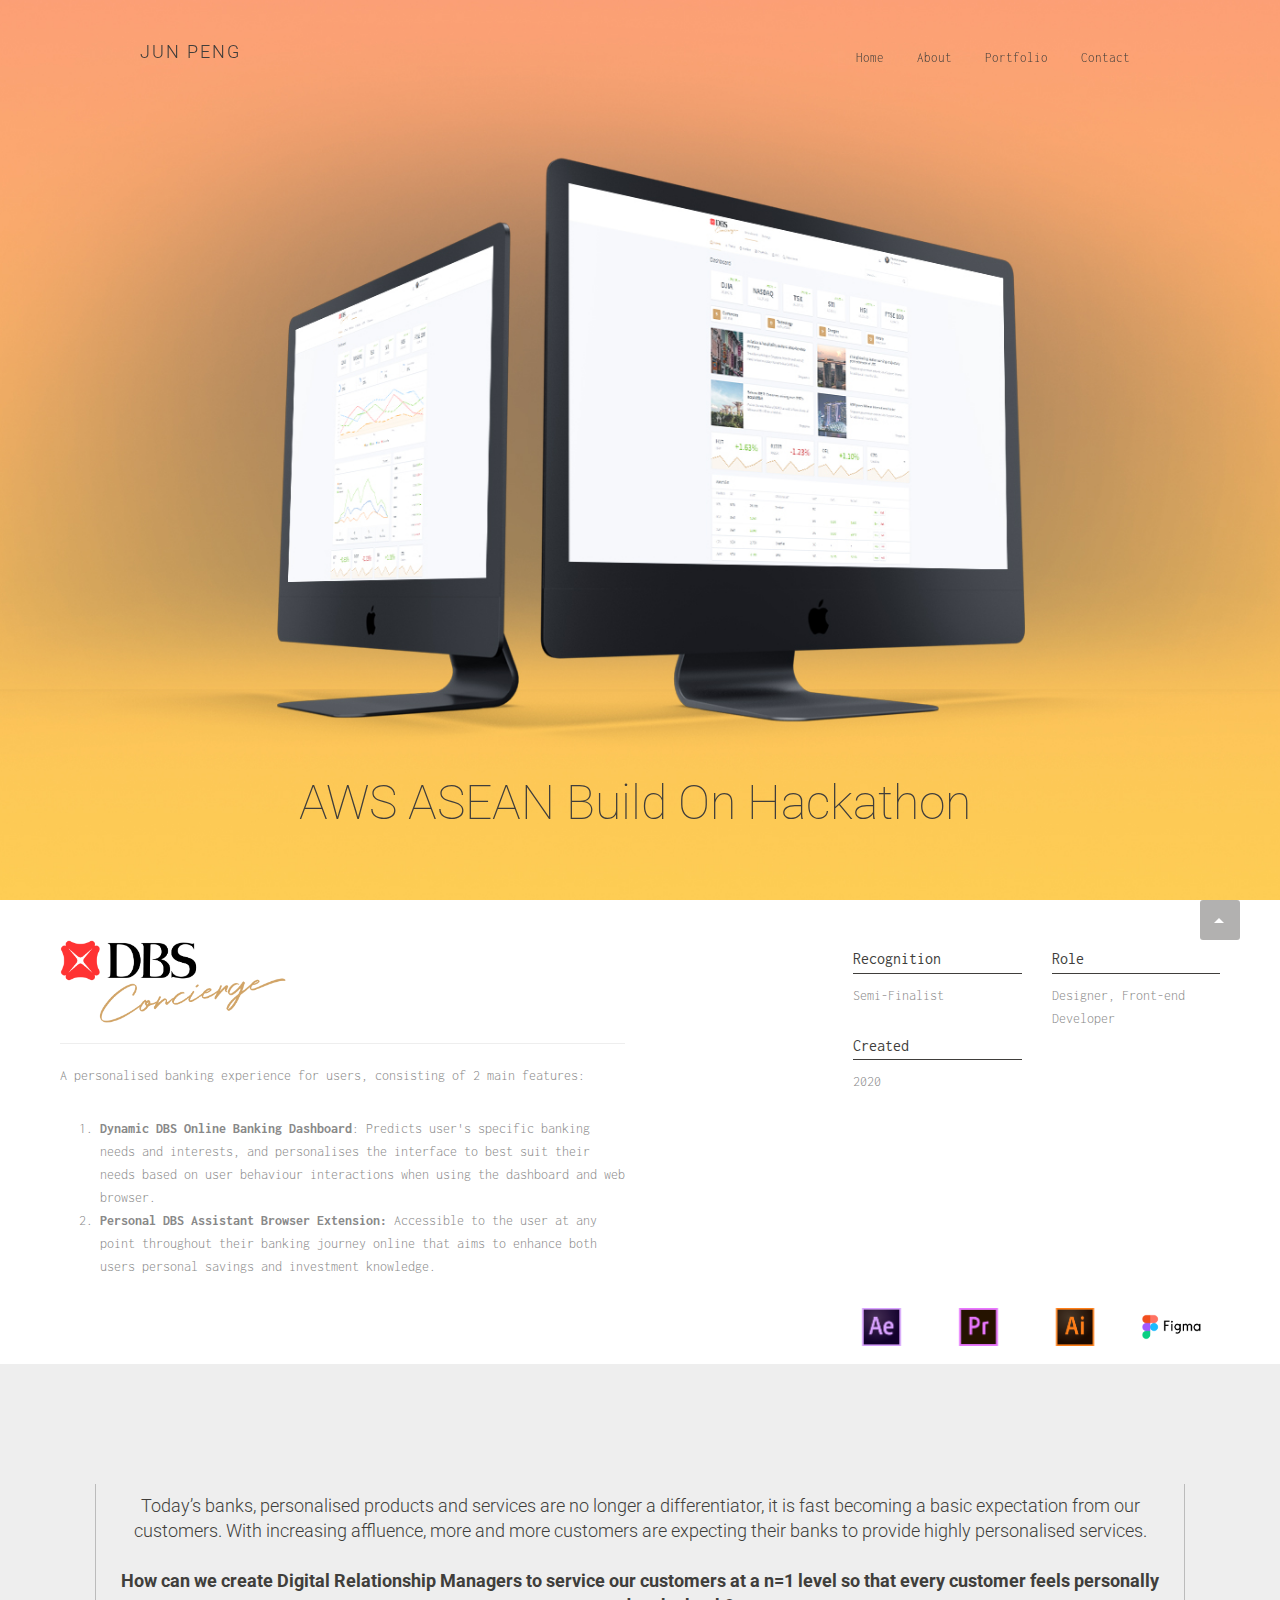
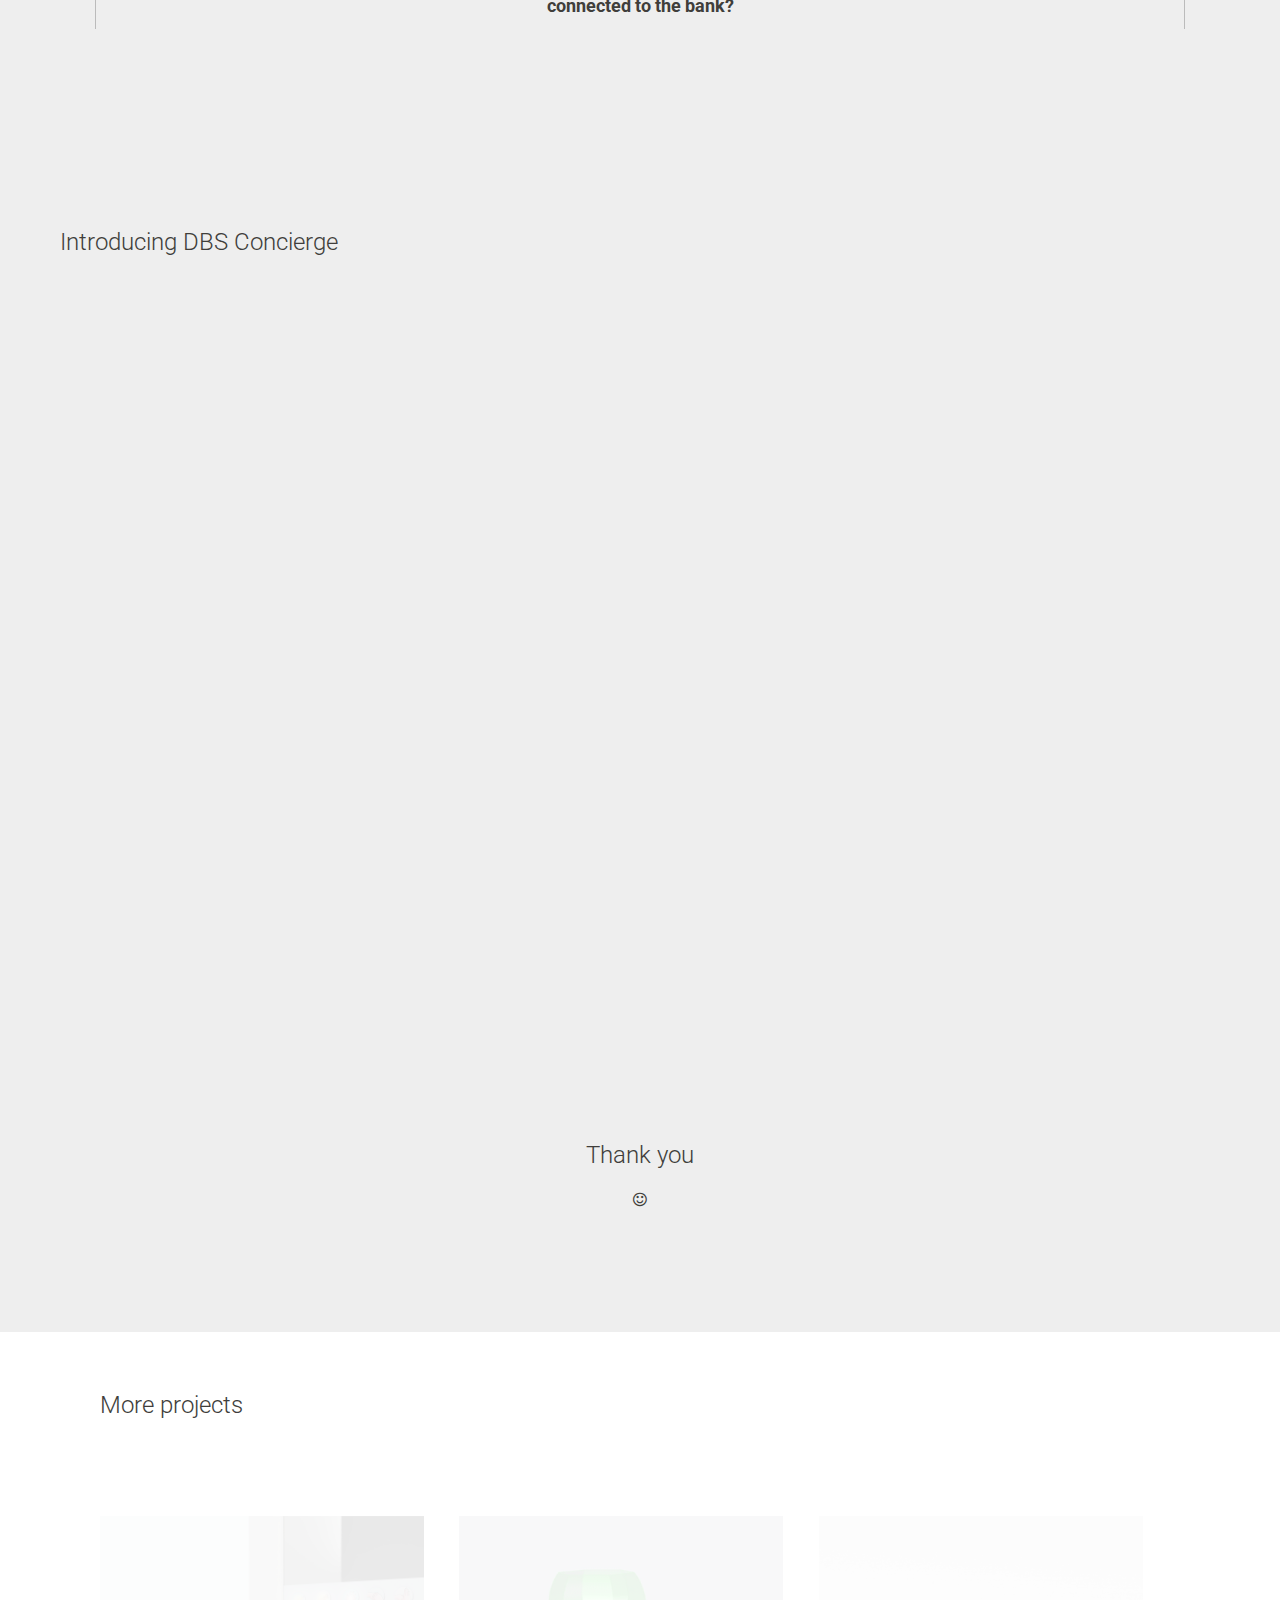
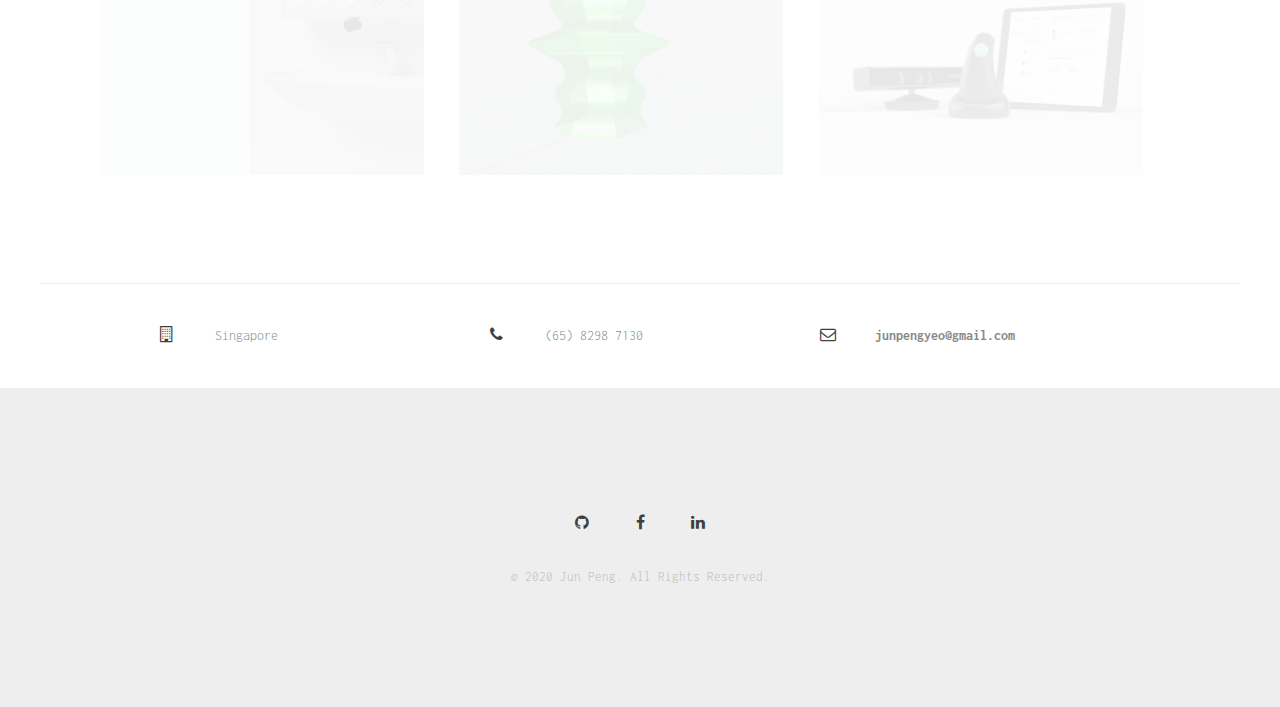
==== aws.html @ d06f9828 "Updates" ====
<!DOCTYPE html>
<html>
  <head>
    <title>Jun Peng</title>
    <meta charset='utf-8'>
    <meta content='Description' name=''>
    <meta content='1 day' name='revisit-after'>
    <meta content='width=device-width, initial-scale=1' name='viewport'>
    <link rel="shortcut icon" href="favicon.ico?v=5" type="image/x-icon">
    <!-- Fonts -->
    <link href='http://fonts.googleapis.com/css?family=Roboto:400,100,300,400italic,300italic,100italic,700italic,700' rel='stylesheet' type='text/css'>
    <link href='http://fonts.googleapis.com/css?family=Inconsolata:400,700' rel='stylesheet' type='text/css'>
    <!-- Styles -->
    <link href="stylesheets/bootstrap.min.css" rel="stylesheet" type="text/css" />
    <link href="stylesheets/font-awesome.min.css" rel="stylesheet" type="text/css" />
    <link href="stylesheets/style.css" rel="stylesheet" type="text/css" />
    <!-- HTML5 fallbacks -->
    <!--[if lt IE 9]>
    <script src="javascripts/html5shiv.js" type="text/javascript"></script>
    <script src="javascripts/respond.min.js" type="text/javascript"></script>
    <![endif]-->
  </head>
  <body>
    <div class='container-fluid'>
      <header data-spy='affix'id="menuheader">
      </header>
      <div class='slider'>
        <ul class='slides'>
          <li class='slide'>
            <section class='jumbotron'>
              <div class='bg' style='background-image:url(images/projects/dbs/iMac_2.jpg)'></div>
              <section>
                <div class='row'>
                  <div class='col-md-12 text-center'>
                    <h1 style='font-size: 36pt;'>AWS ASEAN Build On Hackathon</h1>
                  </div>
                </div>
              </section>
            </section>
          </li>
            </section>
        </ul>
      </div>    
      <section class='wide'>
        <div class='block'>
          <div class='row'>
            <div class='col-md-6'>
              <img src="images/projects/dbs/dbs.png" style="width:40%">
              <hr>
              <p>A personalised banking experience for users, consisting of 2 main features:
                <ol class="pstyle">
                <li><b>Dynamic DBS Online Banking Dashboard</b>: Predicts user's specific banking needs and interests, and personalises the interface to best suit their needs based on user behaviour interactions when using the dashboard and web browser.</li>
                <li><b>Personal DBS Assistant Browser Extension:</b> Accessible to the user at any point throughout their banking journey online that aims to enhance both users personal savings and investment knowledge.</li>
                </ol>
              </p>
            </div>
            <div class='col-md-2 col-md-offset-2'>
              <h4>Recognition</h4>
              <p>Semi-Finalist</p>
              <h4>Created</h4>
              <p>2020</p>
            </div>
            <div class='col-md-2'>
              <h4>Role</h4>
              <p>Designer, Front-end Developer</p>
            </div>
          </div>
          <div style="padding-bottom: 1rem;">
            <div class='col-md-1 col-md-offset-8'>
              <img src="images/projects/sia/ae.jpg" style="width:100%">
            </div>
            <div class='col-md-1'>
              <img src="images/projects/sia/pr.jpg" style="width:100%">
            </div>
            <div class='col-md-1'>
              <img src="images/projects/sia/ai.png" style="width:100%">
            </div>
            <div class='col-md-1'>
              <img src="images/projects/sia/figma.png" style="width:100%">
            </div>
          </div>
        </div>
      </section>
      <section class='wide gray'>
        <div class='block'>
          <div class='row'>
            <div class='col-md-12 block'>
              <div class="row">
                <div class='col-md-12 text-center'>
                <blockquote>Today’s banks, personalised products and services are no longer a differentiator, it is fast becoming a basic expectation from our customers. With increasing affluence, more and more customers are expecting their banks to provide highly personalised services. <br><br><b>How can we create Digital Relationship Managers to service our customers at a n=1 level so that every customer feels personally connected to the bank?</b></blockquote>
                </div>
              </div>  
            </div>
          </div>

          <div class='row content'>
            <div class='col-md-12'>
              <h3>Introducing DBS Concierge</h3>
              <iframe width="100%" height="700" src="https://www.youtube.com/embed/SxuPBi9tFLw" frameborder="0"
                allow="accelerometer; autoplay; clipboard-write; encrypted-media; gyroscope; picture-in-picture"
                allowfullscreen></iframe>
            </div>
          </div>

          <!-- <div class='row'>
            <div class='col-md-5'>
              <div class='block'>
                <h3>Value Propositions</h3>
                <p>1. Removes the need for manual order taking by memory</p>
                <p>2. Collates similar orders for exonomy of movement during service delivery</p>
                <p>3. Incorporates data when generating real-tim service prompts to maximuse customer touchpoints at suitable timings</p>
                <p>4. Recognises peak periods and uses behavioural prompts to spread out customer requests over non-peak periods</p> 
              </div>
            </div>
            <div class='col-md-7 block'>
              <div>
                <div>
                  <button onclick="plusDivs(-1)"style="border:0">&#10094;</button>
                  <button onclick="plusDivs(1)" style="border:0">&#10095;</button>
                </div>
                <img class="mySlides" src="images/projects/sia/QR scan1.png" style="width:100%">
                <img class="mySlides" src="images/projects/sia/QR Scan2.jpg" style="width:100%">
              </div>
              <script>
                var slideIndex = 1;
                showDivs(slideIndex);
                
                function plusDivs(n) {
                  showDivs(slideIndex += n);
                }
                
                function showDivs(n) {
                  var i;
                  var x = document.getElementsByClassName("mySlides");
                  if (n > x.length) {slideIndex = 1}
                  if (n < 1) {slideIndex = x.length}
                  for (i = 0; i < x.length; i++) {
                    x[i].style.display = "none";  
                  }
                  x[slideIndex-1].style.display = "block";  
                }
                </script>            
            </div>
          </div> -->
          <div class='block text-center'>
            <h3>Thank you</h3>
            <div class='fa fa-smile-o'></div>
          </div>
        </div>
      </section>
      <section class='block' id='work'>
        <div class='row'>
          <div class='col-md-12'>
            <div class='title-block'>
              <h3>More projects</h3>
            </div>
          </div>
        </div>
        <ul class='col-3' id='grid'>
          <li class='item'>
            <a class='inner' href='cleanse.html' style='background:url(images/projects/cleanse/render1.jpg);'>
              <div class='caption'>
                <div class='field'>
                  Coding + Design + Interface
                </div>
                <div class='titles'>
                  <div class='title'>Cleanse</div>
                  <div class='subtitle'>Hand Hygiene Companion</div>
                </div>
              </div>
            </a>
          </li>
          <li class='item coding generative'>
            <a class='inner' href='genforms.html' style='background:url(images/projects/genforms/test3.gif);'>
              <div class='caption'>
                <div class='field'>
                  Coding + Generative
                </div>
                <div class='titles'>
                  <div class='title'>Generative Forms</div>
                  <div class='subtitle'>Creating Forms with Sound</div>
                </div>
              </div>
            </a>
          </li>
          <li class='item coding design interface'>
            <a class='inner' href='perry.html' style='background:url(images/projects/perry/hero3.jpg);'>
              <div class='caption'>
                <div class='field'>
                  Coding + Design + Interface
                </div>
                <div class='titles'>
                  <div class='title'>Perry</div>
                  <div class='subtitle'>Rehab Reimagined</div>
                </div>
              </div>
            </a>
          </li>
        </ul>
      </section>
      <section class='contact top-line mobile-center' id='contact'>
        <div class='block'>
          <div class='row'>
            <div class='col-md-4'>
              <div class='row'>
                <div class='col-md-2'>
                  <div class='fa fa-building-o'></div>
                </div>
                <div class='col-md-10'>
                  <p>Singapore</p>
                </div>
              </div>
            </div>
            <div class='col-md-4'>
              <div class='row'>
                <div class='col-md-2'>
                  <div class='fa fa-phone'></div>
                </div>
                <div class='col-md-10'>
                  <p>(65) 8298 7130</p>
                </div>
              </div>
            </div>
            <div class='col-md-4'>
              <div class='row'>
                <div class='col-md-2'>
                  <div class='fa fa-envelope-o'></div>
                </div>
                <div class='col-md-10'>
                  <p>junpeng@gmail.com</p>
                </div>
              </div>
            </div>
          </div>
        </div>
      </section>
      <footer>
        <section class='text-center'>
          <div class='social'>
            <a class='icon fa fa-github' href='https://github.com/junpengyeo/'></a>
            <a class='icon fa fa-facebook' href='https://www.facebook.com/yjpeng/'></a>
            <a class='icon fa fa-linkedin' href='https://www.linkedin.com/in/junpengyeo/'></a>
          </div>
          <div class='copy'>
            &copy; 2020 Jun Peng. All Rights Reserved.
          </div>
        </section>
      </footer>
    </div>
    <script src="javascripts/jquery.min.js" type="text/javascript"></script>
    <script src="javascripts/jquery.easing.1.3.js" type="text/javascript"></script>
    <script src="javascripts/jquery.mobile.custom.min.js" type="text/javascript"></script>
    <script src="javascripts/tera-slider.js" type="text/javascript"></script>
    <script src="javascripts/tera-lightbox.js" type="text/javascript"></script>
    <script src="javascripts/isotope.pkgd.min.js" type="text/javascript"></script>
    <script src="javascripts/bootstrap.min.js" type="text/javascript"></script>
    <script src="javascripts/validation.js" type="text/javascript"></script>
    <script src="javascripts/jquery.placeholder.js" type="text/javascript"></script>
    <script src="javascripts/waypoints.min.js" type="text/javascript"></script>
    <script src="javascripts/functions.js" type="text/javascript"></script>
    <script src="javascripts/content.js" type="text/javascript"></script>
  </body>
</html>
---- stylesheets/style.css ----
/*

Tera CSS
Version 2.5
Made by Themanoid

	TABLE OF CONTENTS
	_________________

	00. Presets
	01. General
	02. Typography
	03. Elements
	04. Sections
	05. Slider
	06. Portfolio
	07. Modes
	08. Lightbox

*/
/*-----------

 	00 Presets

-------------*/
@import url("tera-slider.css");
@import url("tera-lightbox.css");
::selection {
  background: yellow;
  color: #403E3B; }

::-moz-selection {
  background: yellow;
  color: #403E3B; }

* {
  -webkit-font-smoothing: antialiased;
  text-rendering: optimizeLegibility; }

/*-----------

	01 General

-------------*/
html, body {
  font-size: 16px;
  font-family: "Roboto", sans-serif;
  font-weight: 300;
  background: #fff;
  color: #403E3B;
  width: 100%;
  height: 100%;
  min-height: 100%;
  display: inline-block; }
  @media screen and (max-width: 767px) {
    html, body {
      font-size: 14px; } }
  @media screen and (min-width: 1300px) {
    html, body {
      font-size: 18px; } }

body {
  overflow-x: hidden; }

.container-fluid {
  padding: 0;
  width: 100%;
  height: 100%;
  min-height: 100%;
  -ms-filter: "progid:DXImageTransform.Microsoft.Alpha(Opacity=$ms)";
  filter: alpha(opacity=0);
  -moz-opacity: 0;
  -khtml-opacity: 0;
  opacity: 0;
  -webkit-transition: opacity 0.6s cubic-bezier(0.35, 0.085, 0.305, 1.005);
  -moz-transition: opacity 0.6s cubic-bezier(0.35, 0.085, 0.305, 1.005);
  -o-transition: opacity 0.6s cubic-bezier(0.35, 0.085, 0.305, 1.005);
  transition: opacity 0.6s cubic-bezier(0.35, 0.085, 0.305, 1.005); }
  .container-fluid.loaded {
    -ms-filter: "progid:DXImageTransform.Microsoft.Alpha(Opacity=$ms)";
    filter: alpha(opacity=100);
    -moz-opacity: 1;
    -khtml-opacity: 1;
    opacity: 1; }

/*-----------

	02 Typography

-------------*/
.title-block {
  padding-bottom: 30px; }
  .title-block h1, .title-block h2, .title-block h3, .title-block h4, .title-block h5, .title-block h6 {
    padding-top: 0;
    margin-top: 0; }
    @media screen and (max-width: 767px) {
      .title-block h1, .title-block h2, .title-block h3, .title-block h4, .title-block h5, .title-block h6 {
        margin-top: 20px; } }
  @media screen and (max-width: 767px) {
    .title-block {
      padding-bottom: 20px;
      text-align: center; } }

h1, h2, h3, h4, h5, h6 {
  color: #403E3B;
  font-weight: normal; }

h1 {
  font-family: "Roboto", sans-serif;
  font-weight: 100; }

h3 {
  margin-bottom: 20px;
  font-weight: 300; }

h4 {
  font-family: "Inconsolata", sans-serif;
  font-weight: 400;
  font-size: 1em;
  border-bottom: 1px solid #403E3B;
  padding-bottom: 5px; }

p {
  font-size: .9em;
  line-height: 1.6em;
  font-family: "Inconsolata", sans-serif;
  color: #888;
  margin: 10px 0 30px 0; }
  p a {
    font-weight: bold; }

blockquote {
  border-left: 1px solid #bbb;
  width: 100%;
  border-right: 1px solid #bbb;
  text-align: center;
  margin-bottom: 40px; }

strong {
  font-weight: bold;
  color: #403E3B; }

.subtitle {
  -ms-filter: "progid:DXImageTransform.Microsoft.Alpha(Opacity=$ms)";
  filter: alpha(opacity=70);
  -moz-opacity: 0.7;
  -khtml-opacity: 0.7;
  opacity: 0.7;
  font-family: "Inconsolata", sans-serif; }

/*-----------

	03 Elements

-------------*/
.blog-date {
  margin-top: 25px;
  color: #999;
  font-size: .9em; }

.comment-box {
  border: 1px solid #fff;
  padding: 0 20px 15px;
  margin-bottom: 40px;
  -webkit-transition: all 0.3s cubic-bezier(0.35, 0.085, 0.305, 1.005);
  -moz-transition: all 0.3s cubic-bezier(0.35, 0.085, 0.305, 1.005);
  -o-transition: all 0.3s cubic-bezier(0.35, 0.085, 0.305, 1.005);
  transition: all 0.3s cubic-bezier(0.35, 0.085, 0.305, 1.005); }
  .comment-box .title {
    margin: 0 -20px;
    background: #fff;
    padding: 10px 20px; }
  .comment-box:hover {
    -webkit-box-shadow: 0 5px 0 rgba(0, 0, 0, 0.1);
    -moz-box-shadow: 0 5px 0 rgba(0, 0, 0, 0.1);
    -ms-box-shadow: 0 5px 0 rgba(0, 0, 0, 0.1);
    box-shadow: 0 5px 0 rgba(0, 0, 0, 0.1); }

ul.comments {
  list-style: none;
  margin: 30px 0;
  padding: 0; }
  ul.comments li.comment {
    border: 1px solid #fff;
    margin-bottom: 15px;
    -webkit-transition: all 0.3s cubic-bezier(0.35, 0.085, 0.305, 1.005);
    -moz-transition: all 0.3s cubic-bezier(0.35, 0.085, 0.305, 1.005);
    -o-transition: all 0.3s cubic-bezier(0.35, 0.085, 0.305, 1.005);
    transition: all 0.3s cubic-bezier(0.35, 0.085, 0.305, 1.005); }
    ul.comments li.comment:hover {
      -webkit-box-shadow: 0 3px 0 rgba(0, 0, 0, 0.1);
      -moz-box-shadow: 0 3px 0 rgba(0, 0, 0, 0.1);
      -ms-box-shadow: 0 3px 0 rgba(0, 0, 0, 0.1);
      box-shadow: 0 3px 0 rgba(0, 0, 0, 0.1); }
    ul.comments li.comment .user {
      background: #fff;
      display: inline-block;
      width: 100%;
      border-bottom: 1px solid #fff; }
      ul.comments li.comment .user img {
        height: 50px;
        float: left; }
      ul.comments li.comment .user h5 {
        margin: 0 25px;
        line-height: 50px;
        display: inline-block;
        float: left;
        width: auto; }
      ul.comments li.comment .user a.btn {
        float: right;
        display: inline-block;
        margin-right: 10px;
        background: #ddd; }
        ul.comments li.comment .user a.btn:hover {
          background: #403E3B; }
    ul.comments li.comment .comment-body {
      padding: 0 25px;
      display: block;
      float: none;
      clear: both; }
    ul.comments li.comment ul {
      list-style: none; }
      ul.comments li.comment ul li {
        margin-bottom: 15px; }

.back-to-top {
  background: #403E3B;
  width: 40px;
  height: 40px;
  position: fixed;
  right: 40px;
  bottom: -40px;
  cursor: pointer;
  -ms-filter: "progid:DXImageTransform.Microsoft.Alpha(Opacity=$ms)";
  filter: alpha(opacity=40);
  -moz-opacity: 0.4;
  -khtml-opacity: 0.4;
  opacity: 0.4;
  -webkit-border-radius: 3px;
  -moz-border-radius: 3px;
  -ms-border-radius: 3px;
  border-radius: 3px;
  -webkit-transition: all 0.3s cubic-bezier(0.35, 0.085, 0.305, 1.005);
  -moz-transition: all 0.3s cubic-bezier(0.35, 0.085, 0.305, 1.005);
  -o-transition: all 0.3s cubic-bezier(0.35, 0.085, 0.305, 1.005);
  transition: all 0.3s cubic-bezier(0.35, 0.085, 0.305, 1.005); }
  .back-to-top.active {
    bottom: 40px; }
  .back-to-top:after {
    content: ' ';
    position: absolute;
    top: 13px;
    left: 14px;
    border: 5px solid transparent;
    border-bottom-color: #fff; }
  .back-to-top:hover {
    -ms-filter: "progid:DXImageTransform.Microsoft.Alpha(Opacity=$ms)";
    filter: alpha(opacity=100);
    -moz-opacity: 1;
    -khtml-opacity: 1;
    opacity: 1; }
  @media screen and (max-width: 767px) {
    .back-to-top {
      right: 10px; }
      .back-to-top.active {
        bottom: 10px; } }

.service {
  padding: 20px 0; }
  .service .fa {
    margin-top: 15px;
    font-size: 2em;
    float: right; }
  @media screen and (max-width: 992px) {
    .service .fa {
      float: none;
      text-align: center; } }

.top-line {
  border-top: 1px solid #eee; }

.bottom-line {
  border-bottom: 1px solid #eee; }

.brand {
  font-size: 1.1em;
  padding: 10px 0;
  width: auto;
  display: block;
  float: left;
  text-transform: uppercase;
  letter-spacing: 2px;
  color: #403E3B;
  font-weight: 300; }
  .brand:hover {
    color: #403E3B;
    text-decoration: none; }

.fa-icon {
  padding: 10px 0; }
  .fa-icon i {
    width: 30px; }

figure.profile {
  margin: 0 10px;
  text-align: center; }
  figure.profile .social a.icon {
    color: #403E3B;
    background: #eee;
    font-size: 11px;
    height: 20px;
    width: 20px;
    line-height: 20px;
    margin: 0 2px;
    -webkit-border-radius: 3px;
    -moz-border-radius: 3px;
    -ms-border-radius: 3px;
    border-radius: 3px;
    -webkit-transition: all 0.2s cubic-bezier(0.35, 0.085, 0.305, 1.005);
    -moz-transition: all 0.2s cubic-bezier(0.35, 0.085, 0.305, 1.005);
    -o-transition: all 0.2s cubic-bezier(0.35, 0.085, 0.305, 1.005);
    transition: all 0.2s cubic-bezier(0.35, 0.085, 0.305, 1.005); }
    figure.profile .social a.icon:hover {
      background: #403E3B;
      color: #eee;
      text-decoration: none; }
  figure.profile .avatar img {
    width: 100%; }
  figure.profile .description h3 {
    margin: 40px 0 15px 0; }
  figure.profile .description h5 {
    margin-bottom: 18px; }
  @media screen and (max-width: 1300px) {
    figure.profile {
      margin: 30px 0 50px; } }

label {
  margin: 20px 0 7px; }

input.form-element, textarea.form-element {
  background: #fff;
  border: 0;
  -webkit-border-radius: 0;
  -moz-border-radius: 0;
  -ms-border-radius: 0;
  border-radius: 0;
  -webkit-box-shadow: inset 0 0 0 #ddd;
  -moz-box-shadow: inset 0 0 0 #ddd;
  -ms-box-shadow: inset 0 0 0 #ddd;
  box-shadow: inset 0 0 0 #ddd;
  color: #403E3B !important;
  margin: 7px 0;
  padding: 10px 20px;
  width: 100%;
  line-height: auto;
  display: block !important;
  -webkit-transition: all 0.2s cubic-bezier(0.35, 0.085, 0.305, 1.005);
  -moz-transition: all 0.2s cubic-bezier(0.35, 0.085, 0.305, 1.005);
  -o-transition: all 0.2s cubic-bezier(0.35, 0.085, 0.305, 1.005);
  transition: all 0.2s cubic-bezier(0.35, 0.085, 0.305, 1.005); }
  input.form-element.error, textarea.form-element.error {
    background: #e74c3c;
    color: #fff; }
  input.form-element:focus, textarea.form-element:focus {
    -webkit-box-shadow: inset 0 3px 0 #ddd;
    -moz-box-shadow: inset 0 3px 0 #ddd;
    -ms-box-shadow: inset 0 3px 0 #ddd;
    box-shadow: inset 0 3px 0 #ddd;
    outline: none; }

.placeholder {
  color: #aaa; }

textarea.form-element {
  padding: 10px 20px;
  height: 150px;
  resize: vertical; }
  @media screen and (max-width: 767px) {
    textarea.form-element {
      height: 80px; } }

#form .block {
  padding: 40px 20px; }

.progress {
  height: 20px;
  padding: 7px;
  -webkit-border-radius: 0;
  -moz-border-radius: 0;
  -ms-border-radius: 0;
  border-radius: 0;
  -webkit-box-shadow: 0 0 0 0;
  -moz-box-shadow: 0 0 0 0;
  -ms-box-shadow: 0 0 0 0;
  box-shadow: 0 0 0 0; }
  .progress .progress-bar {
    height: 6px;
    -webkit-border-radius: 0;
    -moz-border-radius: 0;
    -ms-border-radius: 0;
    border-radius: 0;
    -webkit-box-shadow: 0 0 0 0;
    -moz-box-shadow: 0 0 0 0;
    -ms-box-shadow: 0 0 0 0;
    box-shadow: 0 0 0 0; }
    .progress .progress-bar.progress-bar-gray {
      background: #403E3B; }

.nav-tabs li a {
  -webkit-border-radius: 0;
  -moz-border-radius: 0;
  -ms-border-radius: 0;
  border-radius: 0;
  color: #aaa; }
  .nav-tabs li a.active {
    color: #403E3B; }

.tab-content {
  border: 1px solid #ddd;
  border-top: 1px solid transparent;
  margin-top: -1px;
  padding: 10px 30px 0; }
  .tab-content img {
    margin-bottom: 30px; }

.btn {
  -webkit-border-radius: 3px;
  -moz-border-radius: 3px;
  -ms-border-radius: 3px;
  border-radius: 3px;
  -webkit-box-shadow: 0 0 0 0;
  -moz-box-shadow: 0 0 0 0;
  -ms-box-shadow: 0 0 0 0;
  box-shadow: 0 0 0 0;
  color: #fff;
  border: 0;
  margin: 10px 0 0;
  padding: 15px 30px;
  text-transform: uppercase;
  -webkit-transition: all 0.2s cubic-bezier(0.35, 0.085, 0.305, 1.005);
  -moz-transition: all 0.2s cubic-bezier(0.35, 0.085, 0.305, 1.005);
  -o-transition: all 0.2s cubic-bezier(0.35, 0.085, 0.305, 1.005);
  transition: all 0.2s cubic-bezier(0.35, 0.085, 0.305, 1.005); }
  .btn.btn-default {
    background: #403E3B; }
    .btn.btn-default:hover, .btn.btn-default.active {
      background: #222;
      color: #fff; }
  .btn.btn-lg {
    padding: 20px 35px; }
  .btn.btn-sm {
    padding: 10px 25px; }
  .btn.btn-xs {
    padding: 5px 20px; }
  .btn .fa {
    margin-right: 10px; }

/*----------------
	03.b Navigation
-----------------*/
#navigation {
  float: right;
  font-size: 13px;
  list-style: none;
  margin: 0;
  padding: 12px 0;
  width: auto;
  position: relative; }
  #navigation li {
    display: inline-block;
    margin: 2px 5px;
    background: transparent;
    -webkit-transition: all 0.3s cubic-bezier(0.35, 0.085, 0.305, 1.005);
    -moz-transition: all 0.3s cubic-bezier(0.35, 0.085, 0.305, 1.005);
    -o-transition: all 0.3s cubic-bezier(0.35, 0.085, 0.305, 1.005);
    transition: all 0.3s cubic-bezier(0.35, 0.085, 0.305, 1.005); }
    #navigation li a {
      color: #403E3B;
      font-family: "Inconsolata", sans-serif;
      display: inline-block;
      padding: 5px 10px; }
    #navigation li:hover a {
      text-decoration: none;
      color: #999; }
    #navigation li:last-child {
      margin-right: 0; }
    #navigation li ul {
      position: absolute;
      top: 40px;
      right: 0;
      left: 0;
      max-height: 0;
      padding: 0 20px;
      background: transparent;
      overflow: hidden;
      -ms-filter: "progid:DXImageTransform.Microsoft.Alpha(Opacity=$ms)";
      filter: alpha(opacity=0);
      -moz-opacity: 0;
      -khtml-opacity: 0;
      opacity: 0;
      -webkit-transition: all 0.2s cubic-bezier(0.35, 0.085, 0.305, 1.005);
      -moz-transition: all 0.2s cubic-bezier(0.35, 0.085, 0.305, 1.005);
      -o-transition: all 0.2s cubic-bezier(0.35, 0.085, 0.305, 1.005);
      transition: all 0.2s cubic-bezier(0.35, 0.085, 0.305, 1.005);
      text-align: center; }
      #navigation li ul li, #navigation li ul li:last-child {
        margin: 1px 0 2px;
        padding: 0;
        background: #fff; }
        #navigation li ul li a, #navigation li ul li:last-child a {
          padding: 3px 5px; }
    #navigation li:hover {
      background: #fff; }
      #navigation li:hover ul {
        padding: 4px 20px;
        max-height: 400px;
        -ms-filter: "progid:DXImageTransform.Microsoft.Alpha(Opacity=$ms)";
        filter: alpha(opacity=100);
        -moz-opacity: 1;
        -khtml-opacity: 1;
        opacity: 1; }
        #navigation li:hover ul li {
          padding: 0; }
          #navigation li:hover ul li:hover {
            background: #403E3B; }
  @media screen and (max-width: 767px) {
    #navigation {
      padding: 5px 0;
      position: absolute;
      top: 0;
      right: 5px;
      left: 5px; }
      #navigation li {
        display: block;
        padding: 5px;
        margin: 0;
        text-align: right; }
        #navigation li:hover {
          background: #fff; }
        #navigation li:last-child {
          padding: 5px; }
        #navigation li ul li:hover {
          background: #403E3B !important; }
        #navigation li ul li:last-child {
          padding: 0; } }

/*-----------

	04 Sections

-------------*/
header {
  position: fixed;
  padding-top: 30px;
  left: 0;
  top: 0;
  right: 0;
  z-index: 10; }
  @media screen and (max-width: 767px) {
    header {
      padding-top: 5px; } }

section {
  margin: 0 auto;
  width: 100%;
  max-width: 1200px;
  padding: 0 100px; }
  section.block {
    padding: 100px; }
    section.block.small {
      padding: 20px; }
    @media screen and (max-width: 1300px) {
      section.block {
        padding: 60px; } }
    @media screen and (max-width: 992px) {
      section.block {
        padding: 40px; } }
    @media screen and (max-width: 767px) {
      section.block {
        padding: 20px; } }
  section.wide {
    max-width: 100%;
    padding: 0; }
  section.gray {
    background: #eee; }
  section.jumbotron {
    max-width: 100%;
    height: 100%;
    margin: 0;
    padding: 0;
    position: relative;
    display: inline-block; }
    section.jumbotron.small {
      height: 400px !important; }
    section.jumbotron .bg {
      background-attachment: static;
      background-position: 50% 50%;
      background-repeat: no-repeat;
      background-size: cover;
      position: absolute;
      top: 0;
      left: 0;
      right: 0;
      bottom: 0; }
    section.jumbotron h1 {
      font-size: 4em; }
    section.jumbotron h3 {
      font-size: 1.1em; }
    section.jumbotron p {
      font-size: 1.1em;
      color: #403E3B; }
    section.jumbotron .btn {
      margin-bottom: 10px; }
    section.jumbotron section {
      position: absolute;
      bottom: 60px;
      left: -10px;
      right: 0; }
      @media screen and (max-width: 767px) {
        section.jumbotron section {
          bottom: 5px; } }
      section.jumbotron section.top {
        bottom: auto;
        top: 90px; }
        @media screen and (max-width: 767px) {
          section.jumbotron section.top {
            bottom: auto;
            top: 70px; } }
  section .block {
    padding: 100px;
    max-width: 1200px;
    margin: 0 auto; }
    section .block.small {
      padding: 10px !important; }
    @media screen and (min-width: 1300px) {
      section .block {
        max-width: 1400px; } }
    @media screen and (max-width: 1300px) {
      section .block {
        padding: 40px 20px; } }
    section .block img {
      max-width: 100%; }
    section .block .block {
      padding: 80px 50px; }
      section .block .block.small {
        padding: 50px; }
  section.work {
    max-width: 1400px;
    padding-top: 20px; }
  @media screen and (min-width: 1300px) {
    section {
      max-width: 1400px; } }
  @media screen and (max-width: 767px) {
    section {
      padding: 0 20px; }
      section .block {
        padding: 10px; } }

.sidebar {
  padding: 20px 30px; }
  @media screen and (max-width: 767px) {
    .sidebar {
      padding: 20px 0; } }
  .sidebar #searchform {
    width: 100%;
    clear: both;
    float: none;
    display: inline-block;
    position: relative; }
    .sidebar #searchform label {
      width: 30%;
      float: left; }
    .sidebar #searchform input#s {
      float: left;
      width: 70%;
      margin-top: 17px;
      padding: 3px;
      border: 0;
      background: #eee; }
    .sidebar #searchform button {
      position: absolute;
      right: 1px;
      top: 2px;
      top: 17px;
      z-index: 2;
      border: 0;
      width: 30px;
      height: 29px;
      background: transparent; }
      .sidebar #searchform button:before {
        content: "\f002" !important;
        font-family: "FontAwesome" !important;
        width: 29px;
        height: 30px;
        line-height: 30px;
        left: 0;
        top: 0;
        position: absolute;
        z-index: 3;
        text-align: center;
        color: #403E3B !important; }
  .sidebar ul.list {
    list-style: none;
    padding: 0; }
    .sidebar ul.list li {
      padding: 10px 0;
      border-bottom: 1px solid #ddd;
      -webkit-transition: all 0.2s cubic-bezier(0.35, 0.085, 0.305, 1.005);
      -moz-transition: all 0.2s cubic-bezier(0.35, 0.085, 0.305, 1.005);
      -o-transition: all 0.2s cubic-bezier(0.35, 0.085, 0.305, 1.005);
      transition: all 0.2s cubic-bezier(0.35, 0.085, 0.305, 1.005); }
      .sidebar ul.list li a {
        color: #403E3B;
        font-family: "Inconsolata", sans-serif;
        font-size: .9em; }
        .sidebar ul.list li a:hover {
          text-decoration: none; }
      .sidebar ul.list li:hover {
        padding: 10px;
        border-bottom: 1px solid #403E3B; }

.content {
  padding: 60px 0; }
  .content img {
    max-width: 100%;
    margin: 30px 0; }

a.blog-item {
  height: auto; }
  a.blog-item .thumbnail {
    -webkit-border-radius: 0;
    -moz-border-radius: 0;
    -ms-border-radius: 0;
    border-radius: 0;
    border: 0;
    padding: 0;
    position: relative;
    background: #403E3B; }
    a.blog-item .thumbnail img {
      -webkit-transition: opacity 0.2s cubic-bezier(0.35, 0.085, 0.305, 1.005);
      -moz-transition: opacity 0.2s cubic-bezier(0.35, 0.085, 0.305, 1.005);
      -o-transition: opacity 0.2s cubic-bezier(0.35, 0.085, 0.305, 1.005);
      transition: opacity 0.2s cubic-bezier(0.35, 0.085, 0.305, 1.005); }
    a.blog-item .thumbnail .date {
      position: absolute;
      right: 0;
      top: 0;
      padding: 0 0 10px 10px;
      color: #403E3B;
      background: #fff;
      z-index: 9; }
  a.blog-item:hover {
    text-decoration: none; }
    a.blog-item:hover img {
      -ms-filter: "progid:DXImageTransform.Microsoft.Alpha(Opacity=$ms)";
      filter: alpha(opacity=30);
      -moz-opacity: 0.3;
      -khtml-opacity: 0.3;
      opacity: 0.3; }
  a.blog-item:after {
    padding: 0 !important; }

.contact p {
  margin: 0 0 6px; }
@media screen and (max-width: 992px) {
  .contact .fa {
    margin-top: 20px; } }

footer {
  background: #eee;
  margin-top: -5px; }
  footer section {
    padding: 120px 0;
    font-family: "Inconsolata", sans-serif;
    font-size: 16px; }
  footer a.icon {
    margin: 0 10px;
    display: inline-block;
    width: 30px;
    height: 30px;
    line-height: 30px;
    text-align: center;
    color: #403E3B;
    cursor: pointer;
    -webkit-transition: color 0.3s cubic-bezier(0.35, 0.085, 0.305, 1.005);
    -moz-transition: color 0.3s cubic-bezier(0.35, 0.085, 0.305, 1.005);
    -o-transition: color 0.3s cubic-bezier(0.35, 0.085, 0.305, 1.005);
    transition: color 0.3s cubic-bezier(0.35, 0.085, 0.305, 1.005); }
    footer a.icon:hover {
      text-decoration: none;
      color: #bbb; }
  footer .copy {
    margin-top: 30px;
    color: #bbb;
    font-size: .8em; }
  @media screen and (max-width: 992px) {
    footer section {
      padding: 80px 0; } }
  @media screen and (max-width: 767px) {
    footer section {
      padding: 40px 0; }
    footer a.icon {
      width: 10px; } }

/*---------

	05 Slider

-----------*/
/*-----------------

	06 Portfolio

------------------*/
#grid {
  list-style: none;
  margin: 30px -2%;
  padding: 0;
  max-width: 100%;
  width: 104%;
  -webkit-transition: height 0.3s cubic-bezier(0.35, 0.085, 0.305, 1.005);
  -moz-transition: height 0.3s cubic-bezier(0.35, 0.085, 0.305, 1.005);
  -o-transition: height 0.3s cubic-bezier(0.35, 0.085, 0.305, 1.005);
  transition: height 0.3s cubic-bezier(0.35, 0.085, 0.305, 1.005); }
  @media screen and (min-width: 100%) {
    #grid {
      max-width: 1400px; } }
  #grid .item {
    padding: 0;
    margin: 2%;
    width: 46%; }
    @media screen and (max-width: 767px) {
      #grid .item {
        width: 100% !important;
        margin: 1% 0 !important; } }
    #grid .item:after {
      padding-top: 80%;
      display: block;
      content: ''; }
    #grid .item .inner {
      position: absolute;
      top: 0;
      left: 0;
      bottom: 0;
      right: 0;
      -webkit-transition: opacity 1s cubic-bezier(0.35, 0.085, 0.305, 1.005);
      -moz-transition: opacity 1s cubic-bezier(0.35, 0.085, 0.305, 1.005);
      -o-transition: opacity 1s cubic-bezier(0.35, 0.085, 0.305, 1.005);
      transition: opacity 1s cubic-bezier(0.35, 0.085, 0.305, 1.005);
      -ms-filter: "progid:DXImageTransform.Microsoft.Alpha(Opacity=$ms)";
      filter: alpha(opacity=10);
      -moz-opacity: 0.1;
      -khtml-opacity: 0.1;
      opacity: 0.1; }
    #grid .item.visible .inner {
      -ms-filter: "progid:DXImageTransform.Microsoft.Alpha(Opacity=$ms)";
      filter: alpha(opacity=100);
      -moz-opacity: 1;
      -khtml-opacity: 1;
      opacity: 1; }
    #grid .item.high:after {
      padding-top: 168.4%; }
    #grid .item.wide {
      width: 96%; }
      #grid .item.wide:after {
        padding-top: 40%; }
    #grid .item.cap-2 {
      position: relative;
      background: none; }
      #grid .item.cap-2:after {
        padding: 0 !important; }
      #grid .item.cap-2 img {
        width: 100%;
        -webkit-transition: opacity 0.3s cubic-bezier(0.35, 0.085, 0.305, 1.005);
        -moz-transition: opacity 0.3s cubic-bezier(0.35, 0.085, 0.305, 1.005);
        -o-transition: opacity 0.3s cubic-bezier(0.35, 0.085, 0.305, 1.005);
        transition: opacity 0.3s cubic-bezier(0.35, 0.085, 0.305, 1.005); }
      #grid .item.cap-2 .inner {
        overflow: initial;
        display: inline-block;
        position: relative; }
        #grid .item.cap-2 .inner:hover {
          text-decoration: none; }
          #grid .item.cap-2 .inner:hover img {
            -ms-filter: "progid:DXImageTransform.Microsoft.Alpha(Opacity=$ms)";
            filter: alpha(opacity=40);
            -moz-opacity: 0.4;
            -khtml-opacity: 0.4;
            opacity: 0.4; }
        #grid .item.cap-2 .inner .caption {
          -webkit-transform: scale(1, 1);
          -moz-transform: scale(1, 1);
          transform: scale(1, 1);
          -ms-filter: "progid:DXImageTransform.Microsoft.Alpha(Opacity=$ms)";
          filter: alpha(opacity=100);
          -moz-opacity: 1;
          -khtml-opacity: 1;
          opacity: 1;
          background: rgba(255, 255, 255, 0.95);
          position: relative;
          padding: 10px;
          margin-right: -2px;
          height: 75px; }
          #grid .item.cap-2 .inner .caption .field {
            padding: 10px 0 0;
            top: 0;
            right: 10px;
            position: absolute;
            color: #403E3B; }
            @media screen and (max-width: 1200px) {
              #grid .item.cap-2 .inner .caption .field {
                display: none; } }
          #grid .item.cap-2 .inner .caption .titles {
            border: 0 !important;
            top: 7px;
            padding-bottom: 0; }
            #grid .item.cap-2 .inner .caption .titles .title {
              text-transform: none;
              color: #403E3B; }
            #grid .item.cap-2 .inner .caption .titles .subtitle {
              color: #403E3B; }
  #grid.no-spacing {
    margin: 30px 0;
    width: 100%; }
    #grid.no-spacing .item {
      margin: 0;
      width: 50%; }
      #grid.no-spacing .item.high:after {
        padding-top: 160%; }
      #grid.no-spacing .item.wide {
        width: 100%; }
  #grid.col-3 {
    margin: 30px -1.6666%;
    width: 103.3333%; }
    #grid.col-3 .item {
      width: 30%;
      margin: 1.6666%; }
      #grid.col-3 .item.wide {
        width: 63.3333%; }
        #grid.col-3 .item.wide:after {
          padding-top: 37.85%; }
      #grid.col-3 .item.high:after {
        padding-top: 171%; }
    #grid.col-3.no-spacing {
      margin: 30px 0;
      width: 100%; }
      #grid.col-3.no-spacing .item {
        margin: 0;
        width: 33.3333%; }
        #grid.col-3.no-spacing .item.high:after {
          padding-top: 160%; }
        #grid.col-3.no-spacing .item.wide {
          width: 66.64%; }
          #grid.col-3.no-spacing .item.wide:after {
            padding-top: 40%; }

.inner {
  background-size: cover !important;
  background-position: center !important; }
  .inner .caption {
    -ms-filter: "progid:DXImageTransform.Microsoft.Alpha(Opacity=$ms)";
    filter: alpha(opacity=0);
    -moz-opacity: 0;
    -khtml-opacity: 0;
    opacity: 0;
    -webkit-transition: all 0.25s cubic-bezier(0.35, 0.085, 0.305, 1.005);
    -moz-transition: all 0.25s cubic-bezier(0.35, 0.085, 0.305, 1.005);
    -o-transition: all 0.25s cubic-bezier(0.35, 0.085, 0.305, 1.005);
    transition: all 0.25s cubic-bezier(0.35, 0.085, 0.305, 1.005);
    -webkit-transform: scale(0.95, 0.95);
    -moz-transform: scale(0.95, 0.95);
    transform: scale(0.95, 0.95);
    background: #403E3B;
    position: absolute;
    left: 0;
    right: 0;
    bottom: 0;
    top: 0;
    padding: 40px;
    font-size: 15px; }
    .inner .caption .field {
      font-family: "Inconsolata", sans-serif;
      color: #fff;
      position: absolute;
      text-transform: uppercase;
      top: 40px;
      font-size: 12px;
      letter-spacing: 1px;
      -ms-filter: "progid:DXImageTransform.Microsoft.Alpha(Opacity=$ms)";
      filter: alpha(opacity=70);
      -moz-opacity: 0.7;
      -khtml-opacity: 0.7;
      opacity: 0.7; }
    .inner .caption .titles {
      position: absolute;
      bottom: 40px;
      width: auto;
      border-bottom: 1px solid #777;
      padding-bottom: 20px; }
      .inner .caption .titles .title {
        text-transform: uppercase; }
      .inner .caption .titles .subtitle {
        font-size: 14px; }
      .inner .caption .titles .title, .inner .caption .titles .subtitle {
        color: #fff; }
    @media screen and (max-width: 767px) {
      .inner .caption {
        padding: 0 10px; }
        .inner .caption .field {
          top: 10px; }
        .inner .caption .titles {
          bottom: 10px;
          padding-bottom: 5px; } }
  .inner:hover .caption {
    -ms-filter: "progid:DXImageTransform.Microsoft.Alpha(Opacity=$ms)";
    filter: alpha(opacity=95);
    -moz-opacity: 0.95;
    -khtml-opacity: 0.95;
    opacity: 0.95;
    -webkit-transform: scale(1, 1);
    -moz-transform: scale(1, 1);
    transform: scale(1, 1); }

#filter-trigger {
  margin: 25px 0 0;
  padding: 0;
  background: #ccc;
  text-align: center;
  font-family: "Inconsolata", sans-serif;
  color: #fff;
  line-height: 35px;
  display: inline-block;
  padding: 0 13px;
  float: right;
  cursor: pointer;
  font-size: .8em;
  -webkit-transition: background 0.3s cubic-bezier(0.35, 0.085, 0.305, 1.005);
  -moz-transition: background 0.3s cubic-bezier(0.35, 0.085, 0.305, 1.005);
  -o-transition: background 0.3s cubic-bezier(0.35, 0.085, 0.305, 1.005);
  transition: background 0.3s cubic-bezier(0.35, 0.085, 0.305, 1.005); }
  #filter-trigger:hover {
    background: #403E3B; }
  @media screen and (max-width: 992px) {
    #filter-trigger {
      float: left;
      margin: 10px 0; } }

#filters {
  margin: 25px 0 0;
  padding: 0;
  list-style: none;
  text-align: center;
  font-family: "Inconsolata", sans-serif;
  width: auto;
  display: none;
  font-size: .8em; }
  #filters li {
    display: block;
    float: left; }
    #filters li button {
      line-height: 35px;
      display: block;
      padding: 0 13px;
      text-decoration: none;
      color: #fff;
      border: 0;
      background: transparent;
      background: #403E3B; }
      #filters li button:focus, #filters li button:active {
        outline: none;
        -webkit-appearance: none;
        background: #555; }
      #filters li button:hover {
        background: #555; }
  @media screen and (max-width: 992px) {
    #filters {
      float: left !important;
      margin: 10px 0; } }

.fadeIn {
  -webkit-transition: opacity 1s cubic-bezier(0.35, 0.085, 0.305, 1.005);
  -moz-transition: opacity 1s cubic-bezier(0.35, 0.085, 0.305, 1.005);
  -o-transition: opacity 1s cubic-bezier(0.35, 0.085, 0.305, 1.005);
  transition: opacity 1s cubic-bezier(0.35, 0.085, 0.305, 1.005);
  -ms-filter: "progid:DXImageTransform.Microsoft.Alpha(Opacity=$ms)";
  filter: alpha(opacity=10);
  -moz-opacity: 0.1;
  -khtml-opacity: 0.1;
  opacity: 0.1; }
  .fadeIn.visible {
    -ms-filter: "progid:DXImageTransform.Microsoft.Alpha(Opacity=$ms)";
    filter: alpha(opacity=100);
    -moz-opacity: 1;
    -khtml-opacity: 1;
    opacity: 1; }

/*-----------

	07 Modes

-------------*/
body.boxed {
  background: #ccc; }
  body.boxed .container-fluid {
    max-width: 1050px !important;
    margin: 0 auto;
    background: #fff; }
    body.boxed .container-fluid .slider {
      max-width: 1050px !important; }
      body.boxed .container-fluid .slider .slides .slide {
        max-width: 1050px !important; }
    body.boxed .container-fluid .block {
      padding: 100px 0 !important; }
    body.boxed .container-fluid header {
      max-width: 1050px;
      margin: 0 auto; }

header {
  -webkit-transition: all 0.3s cubic-bezier(0.35, 0.085, 0.305, 1.005);
  -moz-transition: all 0.3s cubic-bezier(0.35, 0.085, 0.305, 1.005);
  -o-transition: all 0.3s cubic-bezier(0.35, 0.085, 0.305, 1.005);
  transition: all 0.3s cubic-bezier(0.35, 0.085, 0.305, 1.005); }
  header *, header #navigation, header a {
    -webkit-transition: color 0.25s cubic-bezier(0.35, 0.085, 0.305, 1.005);
    -moz-transition: color 0.25s cubic-bezier(0.35, 0.085, 0.305, 1.005);
    -o-transition: color 0.25s cubic-bezier(0.35, 0.085, 0.305, 1.005);
    transition: color 0.25s cubic-bezier(0.35, 0.085, 0.305, 1.005); }
  header.affix {
    padding-top: 0;
    background: #403E3B; }
    header.affix * {
      color: #bbb !important; }
    header.affix .brand {
      padding: 15px 0;
      color: #fff !important; }
    header.affix #navigation {
      margin-top: 0; }
      header.affix #navigation li:hover a {
        color: #403E3B !important; }
      header.affix #navigation li ul li:hover a {
        color: #fff !important; }
      header.affix #navigation li:hover ul {
        padding: 19px 20px; }
      header.affix #navigation .trigger .bar {
        background: #fff; }
  @media screen and (max-width: 767px) {
    header #navigation {
      padding: 0;
      padding-top: 55px; }
      header #navigation .trigger {
        position: absolute;
        right: 10px;
        top: 7px;
        height: 35px;
        width: 30px;
        padding-top: 8px;
        cursor: pointer; }
        header #navigation .trigger .bar {
          background: #403E3B;
          width: 100%;
          height: 1px;
          margin-bottom: 9px;
          -webkit-transition: all 0.3s cubic-bezier(0.35, 0.085, 0.305, 1.005);
          -moz-transition: all 0.3s cubic-bezier(0.35, 0.085, 0.305, 1.005);
          -o-transition: all 0.3s cubic-bezier(0.35, 0.085, 0.305, 1.005);
          transition: all 0.3s cubic-bezier(0.35, 0.085, 0.305, 1.005); }
      header #navigation li {
        -ms-filter: "progid:DXImageTransform.Microsoft.Alpha(Opacity=$ms)";
        filter: alpha(opacity=0);
        -moz-opacity: 0;
        -khtml-opacity: 0;
        opacity: 0;
        -webkit-transition: opacity 0.3s cubic-bezier(0.35, 0.085, 0.305, 1.005);
        -moz-transition: opacity 0.3s cubic-bezier(0.35, 0.085, 0.305, 1.005);
        -o-transition: opacity 0.3s cubic-bezier(0.35, 0.085, 0.305, 1.005);
        transition: opacity 0.3s cubic-bezier(0.35, 0.085, 0.305, 1.005);
        margin-top: -1000px;
        background: #fff;
        text-align: center; }
        header #navigation li a {
          padding: 10px; }
        header #navigation li ul {
          position: relative;
          top: 0;
          background: #fff; }
      header #navigation.active .trigger .bar {
        -ms-filter: "progid:DXImageTransform.Microsoft.Alpha(Opacity=$ms)";
        filter: alpha(opacity=0);
        -moz-opacity: 0;
        -khtml-opacity: 0;
        opacity: 0; }
        header #navigation.active .trigger .bar:first-child {
          margin-top: 10px;
          -webkit-transform: rotate(45deg);
          -moz-transform: rotate(45deg);
          -ms-transform: rotate(45deg);
          -o-transform: rotate(45deg);
          transform: rotate(45deg);
          -ms-filter: "progid:DXImageTransform.Microsoft.Alpha(Opacity=$ms)";
          filter: alpha(opacity=100);
          -moz-opacity: 1;
          -khtml-opacity: 1;
          opacity: 1; }
        header #navigation.active .trigger .bar:last-child {
          margin-top: -20px;
          -webkit-transform: rotate(-45deg);
          -moz-transform: rotate(-45deg);
          -ms-transform: rotate(-45deg);
          -o-transform: rotate(-45deg);
          transform: rotate(-45deg);
          -ms-filter: "progid:DXImageTransform.Microsoft.Alpha(Opacity=$ms)";
          filter: alpha(opacity=100);
          -moz-opacity: 1;
          -khtml-opacity: 1;
          opacity: 1; }
      header #navigation.active li {
        margin-top: 0;
        -ms-filter: "progid:DXImageTransform.Microsoft.Alpha(Opacity=$ms)";
        filter: alpha(opacity=100);
        -moz-opacity: 1;
        -khtml-opacity: 1;
        opacity: 1; } }

@media screen and (max-width: 992px) {
  .mobile-center {
    text-align: center;
    padding: 30px 0; } }

.dark-slide .brand:hover {
  color: #ccc; }
.dark-slide .next-slide {
  cursor: url(../images/slide-right.png), auto; }
.dark-slide .prev-slide {
  cursor: url(../images/slide-left.png), auto; }
.dark-slide #navigation .trigger .bar {
  background: #fff; }
@media screen and (min-width: 767px) {
  .dark-slide #navigation a {
    color: #fff; }
  .dark-slide #navigation li:hover {
    background: #403E3B; }
  .dark-slide #navigation li ul li {
    background: #403E3B; }
    .dark-slide #navigation li ul li:hover {
      background: #fff; } }
.dark-slide header * {
  color: #fff; }
.dark-slide header.affix #navigation li:hover {
  background: #fff !important; }
.dark-slide header.affix #navigation li:hover a {
  color: #403E3B !important; }
.dark-slide header.affix #navigation li:hover ul li a {
  color: #bbb !important; }
  .dark-slide header.affix #navigation li:hover ul li a:hover {
    color: #403E3B !important; }

/*--------------------

	08 Lightbox

--------------------*/
.mySlides {display:none;}
.mySlides2 {display:none;}
.mySlides3 {display:none;}
.mySlides4 {display:none;}
.mySlides5 {display:none;}

.button {
  background-color: #4CAF50; /* Green */
  border: none;
  color: white;
  padding: 10px 10px;
  text-align: center;
  text-decoration: none;
  display: inline-block;
  font-size: 16px;
  margin: 2px;
  transition-duration: 0.4s;
  cursor: pointer;
}

.button1 {
  background-color: white;
  color: #888888;
  border: 2px solid #888888;
}

.button1:hover {background-color: #888888; color: white;}

.pstyle {
  font-size: .9em;
  line-height: 1.6em;
  font-family: "Inconsolata", sans-serif;
  color: #888;
  margin: 10px 0 30px 0; 
}
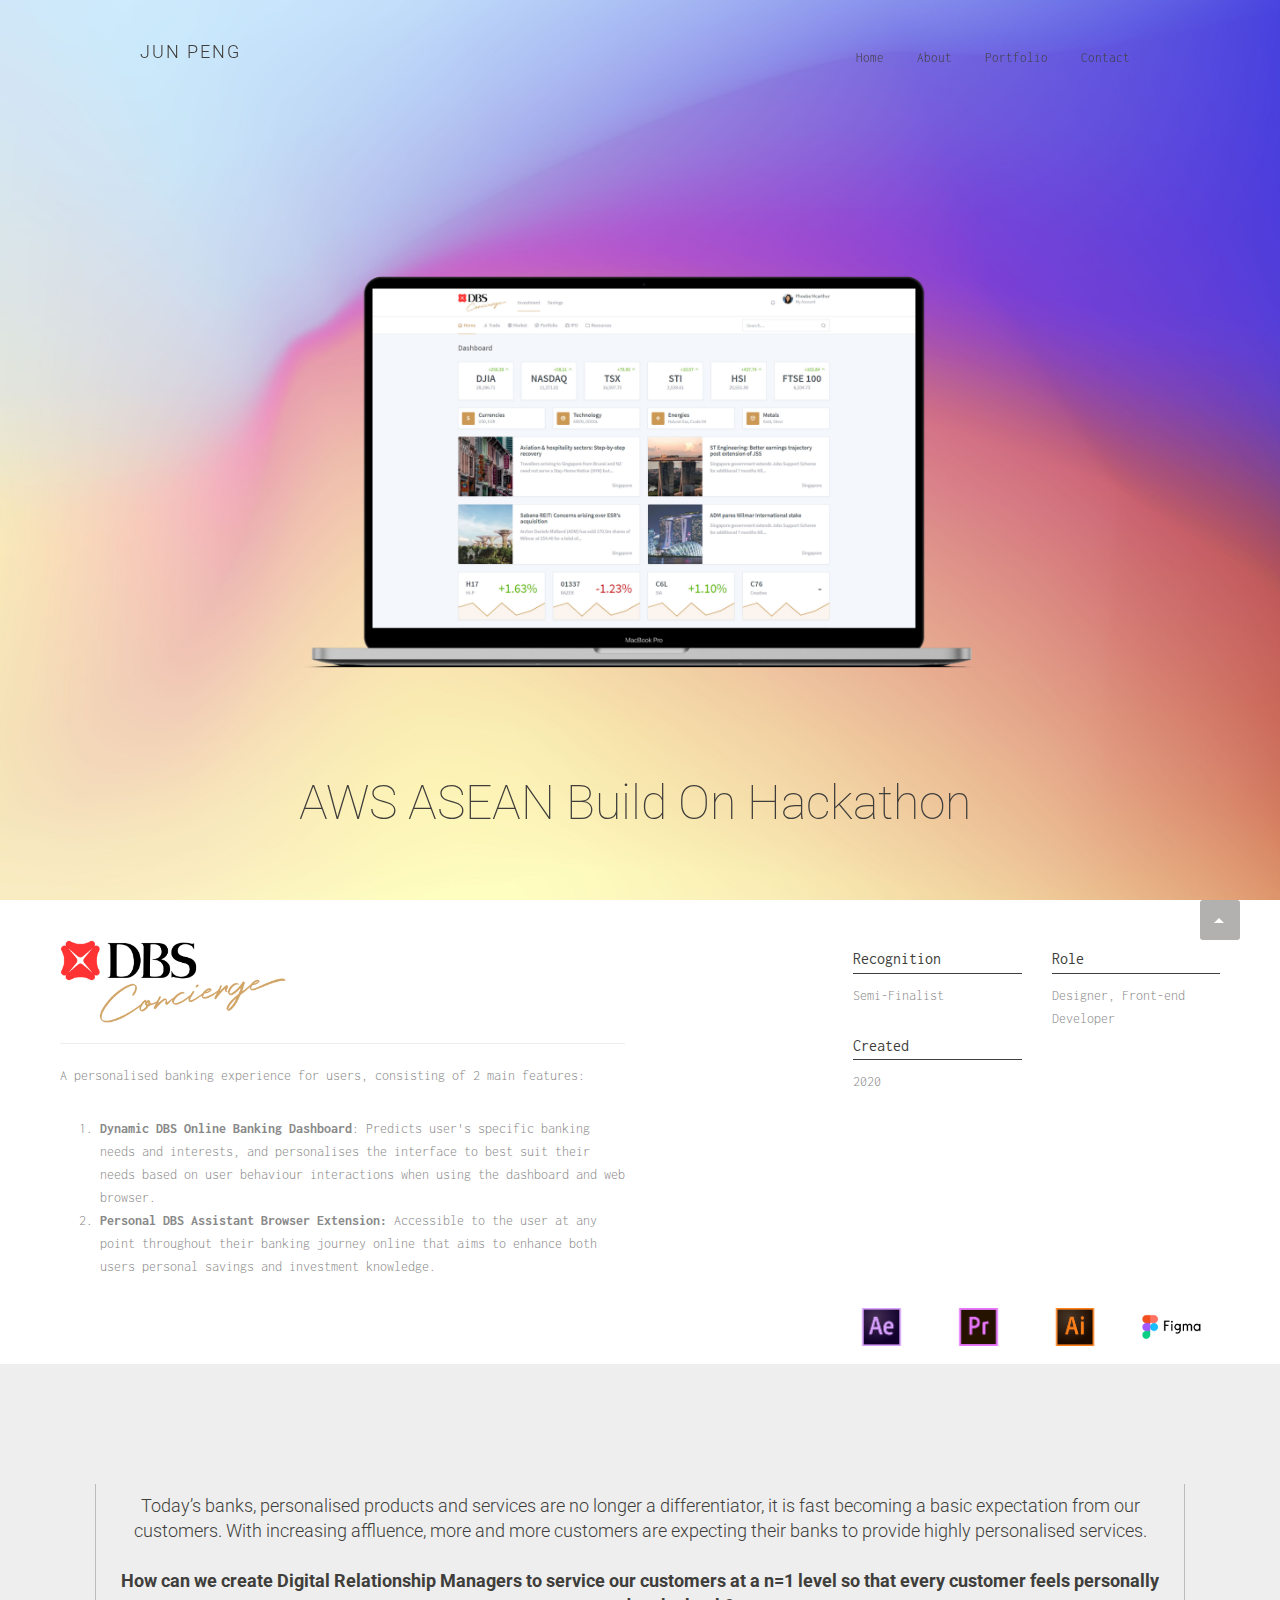
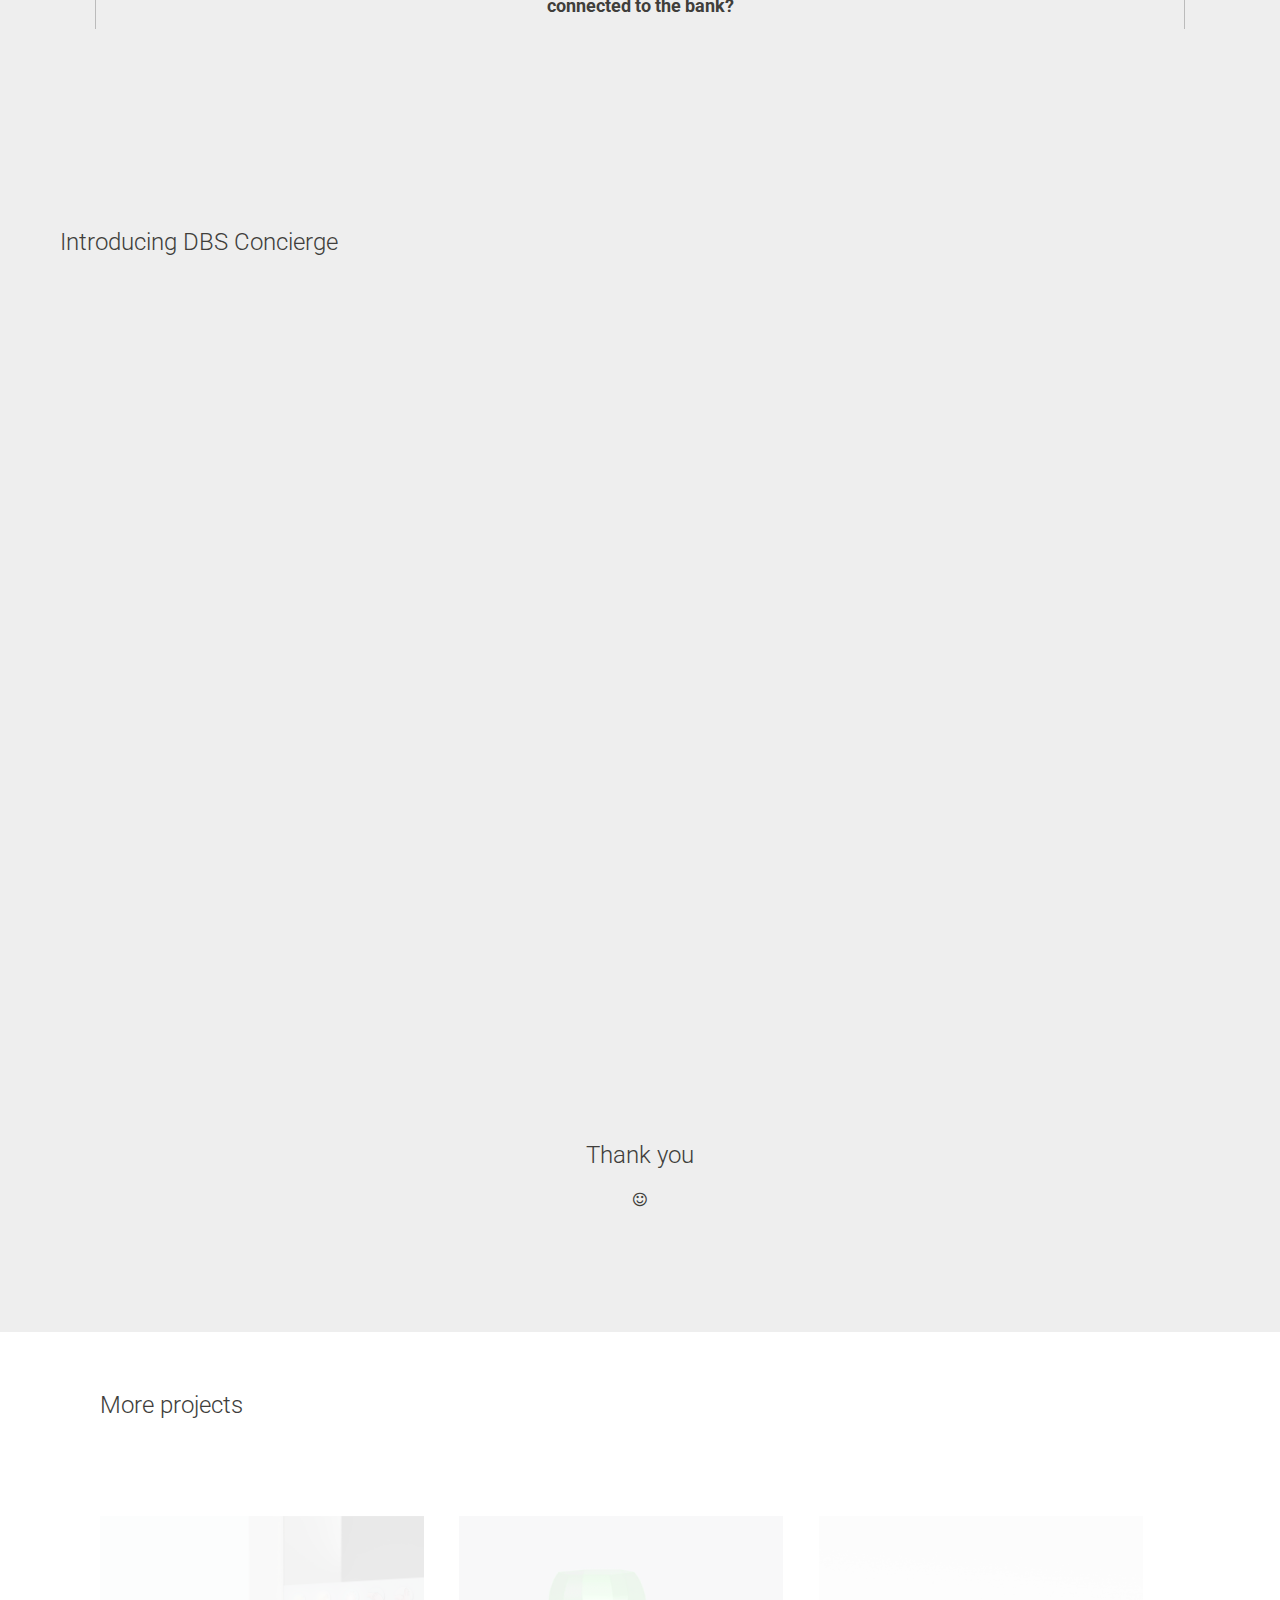
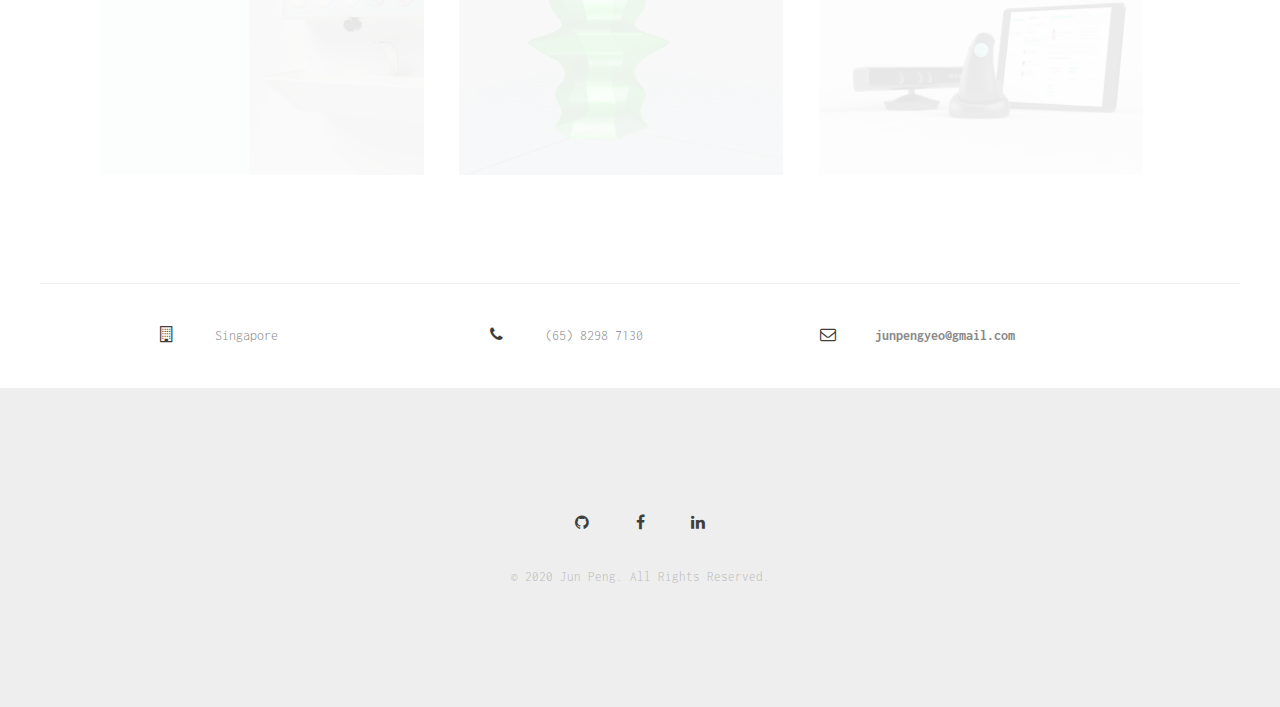
==== commit 8a70e7b8: "aws" ====
--- a/aws.html
+++ b/aws.html
@@ -28,7 +28,7 @@
         <ul class='slides'>
           <li class='slide'>
             <section class='jumbotron'>
-              <div class='bg' style='background-image:url(images/projects/dbs/iMac_2.jpg)'></div>
+              <div class='bg' style='background-image:url(images/projects/dbs/MacBook-Pro-16.jpg)'></div>
               <section>
                 <div class='row'>
                   <div class='col-md-12 text-center'>
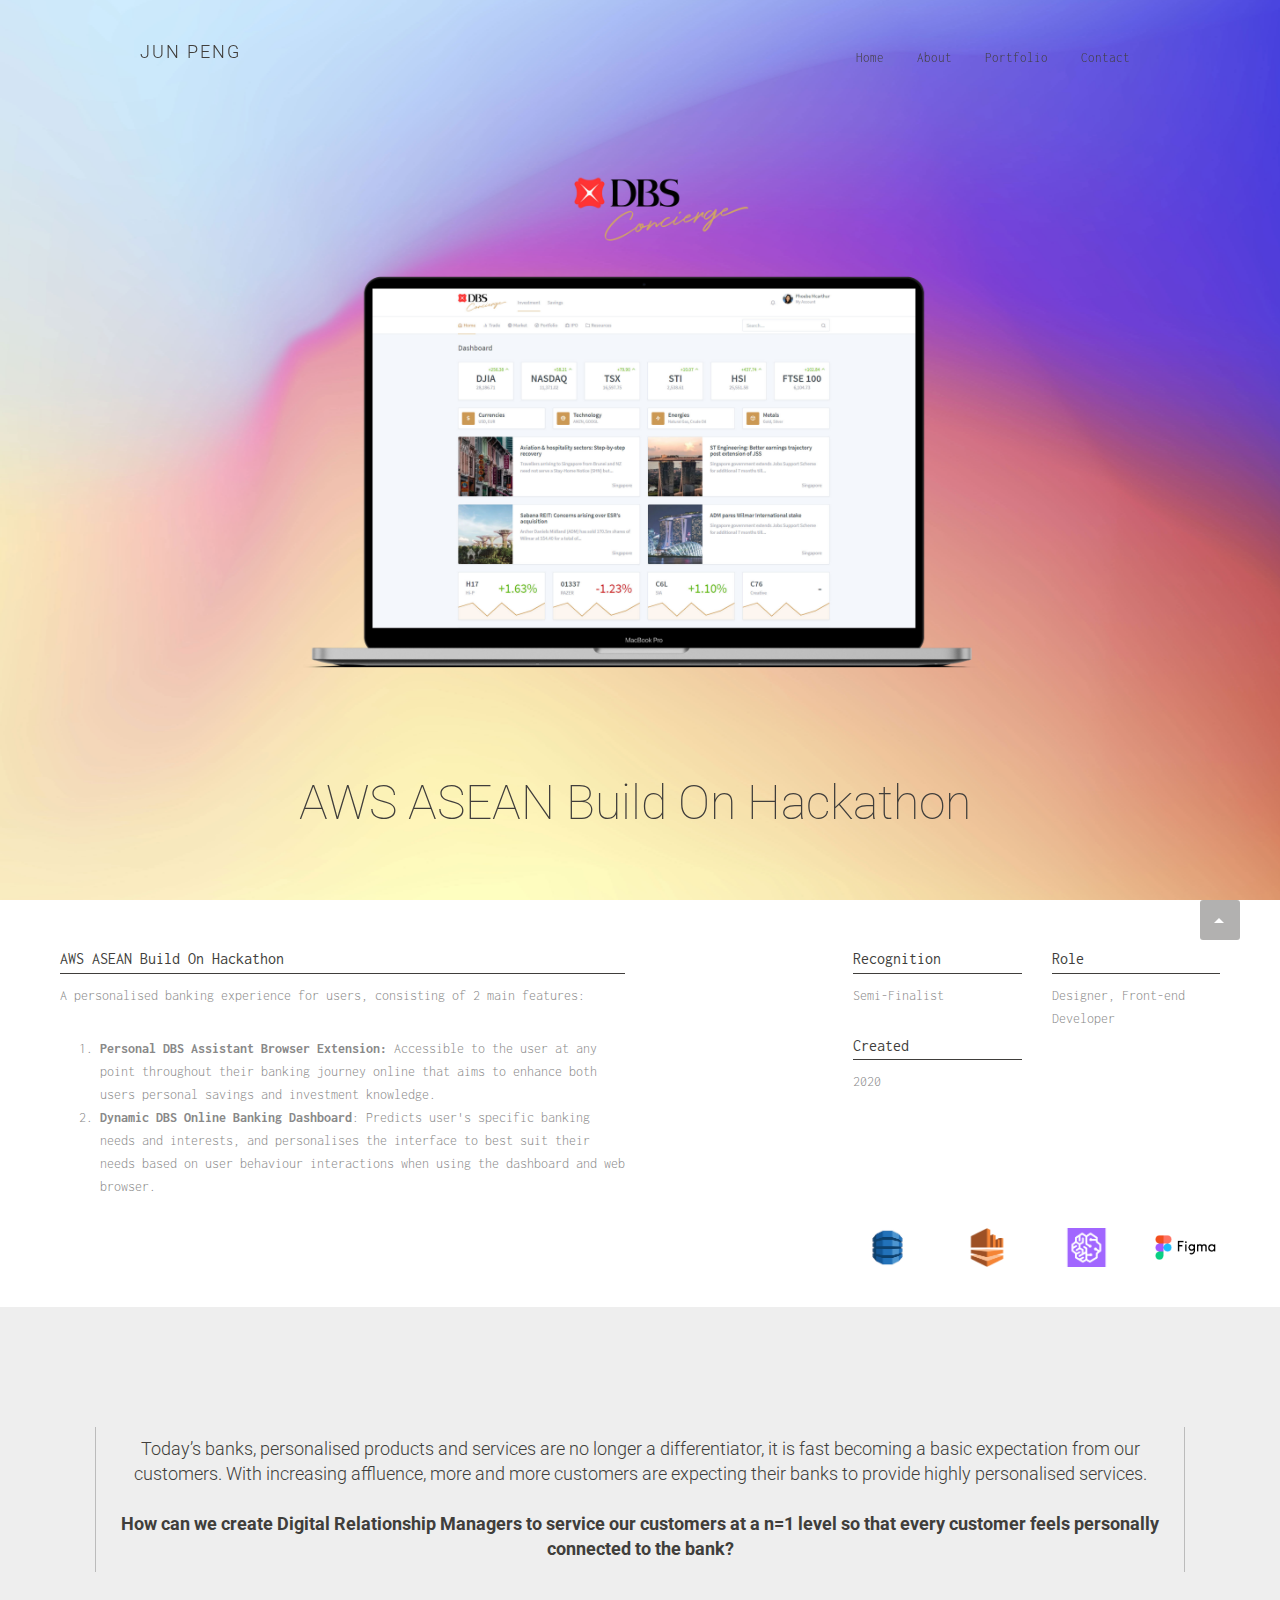
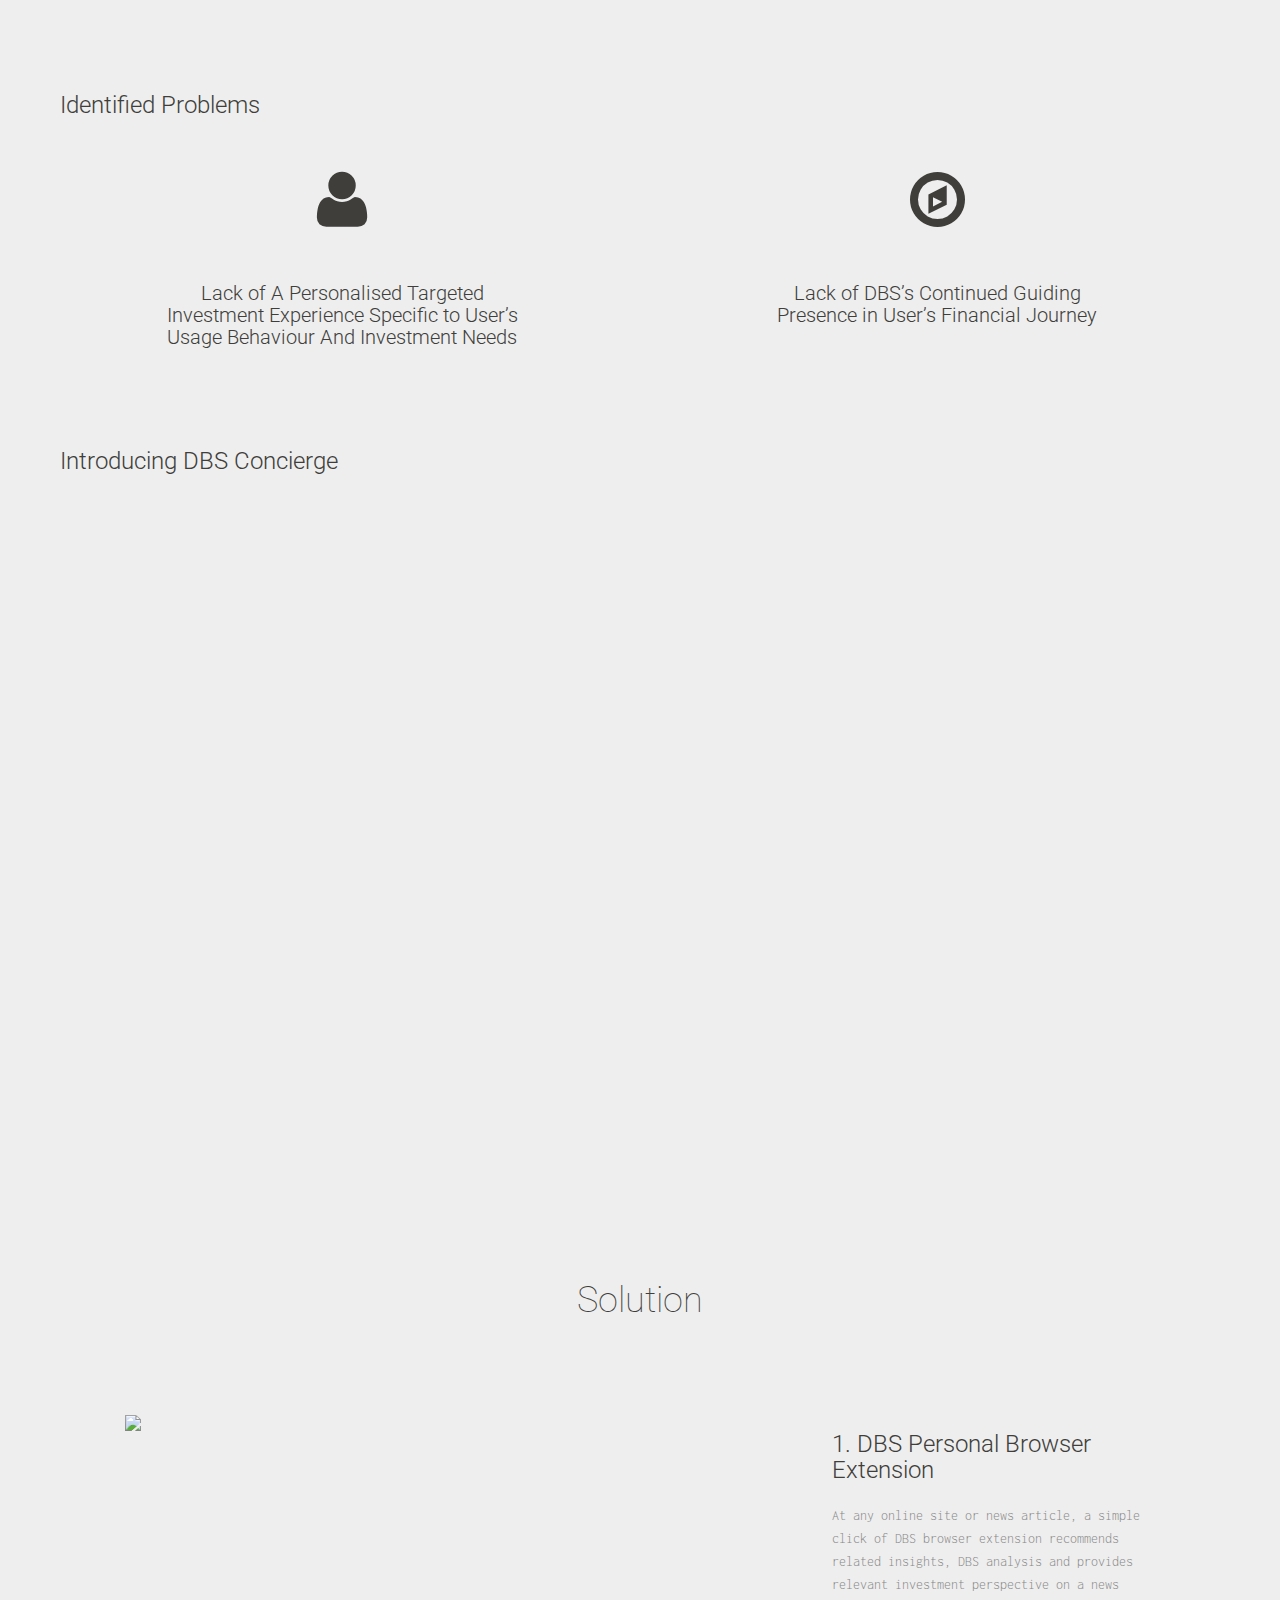
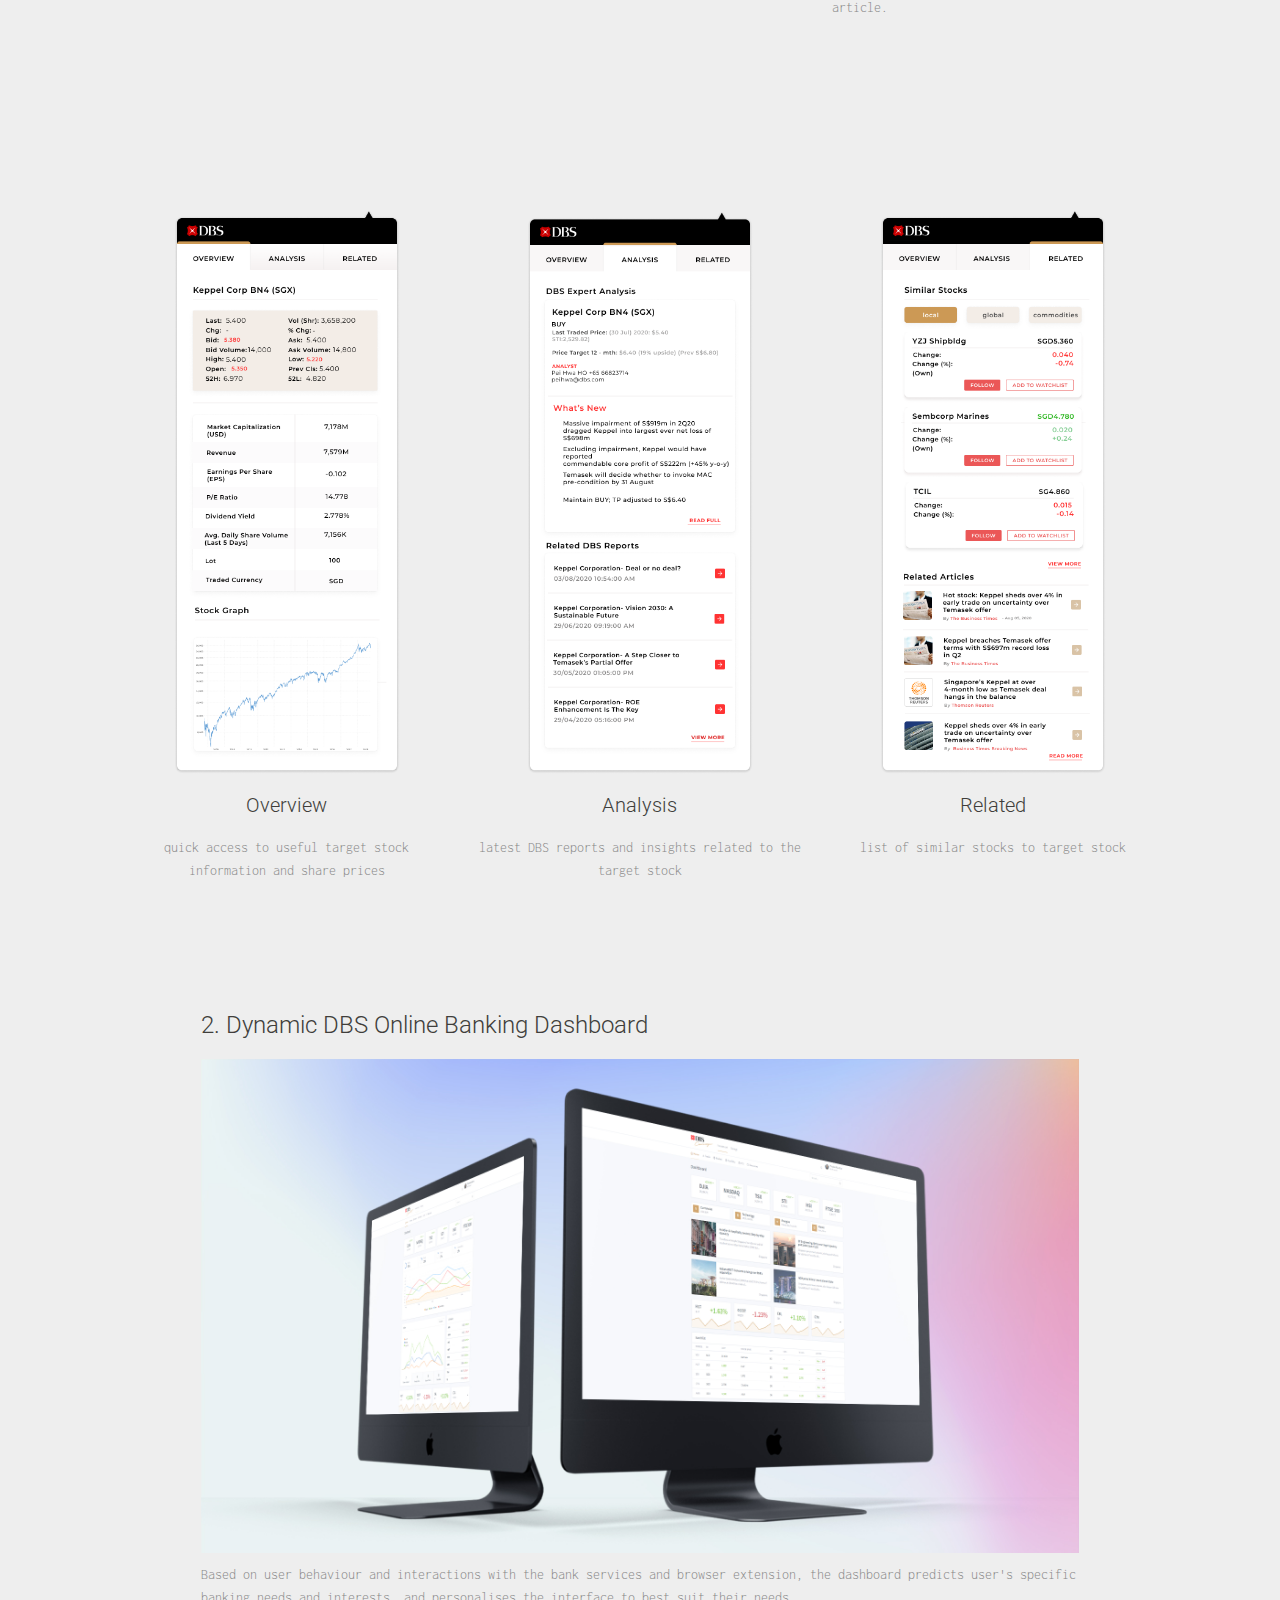
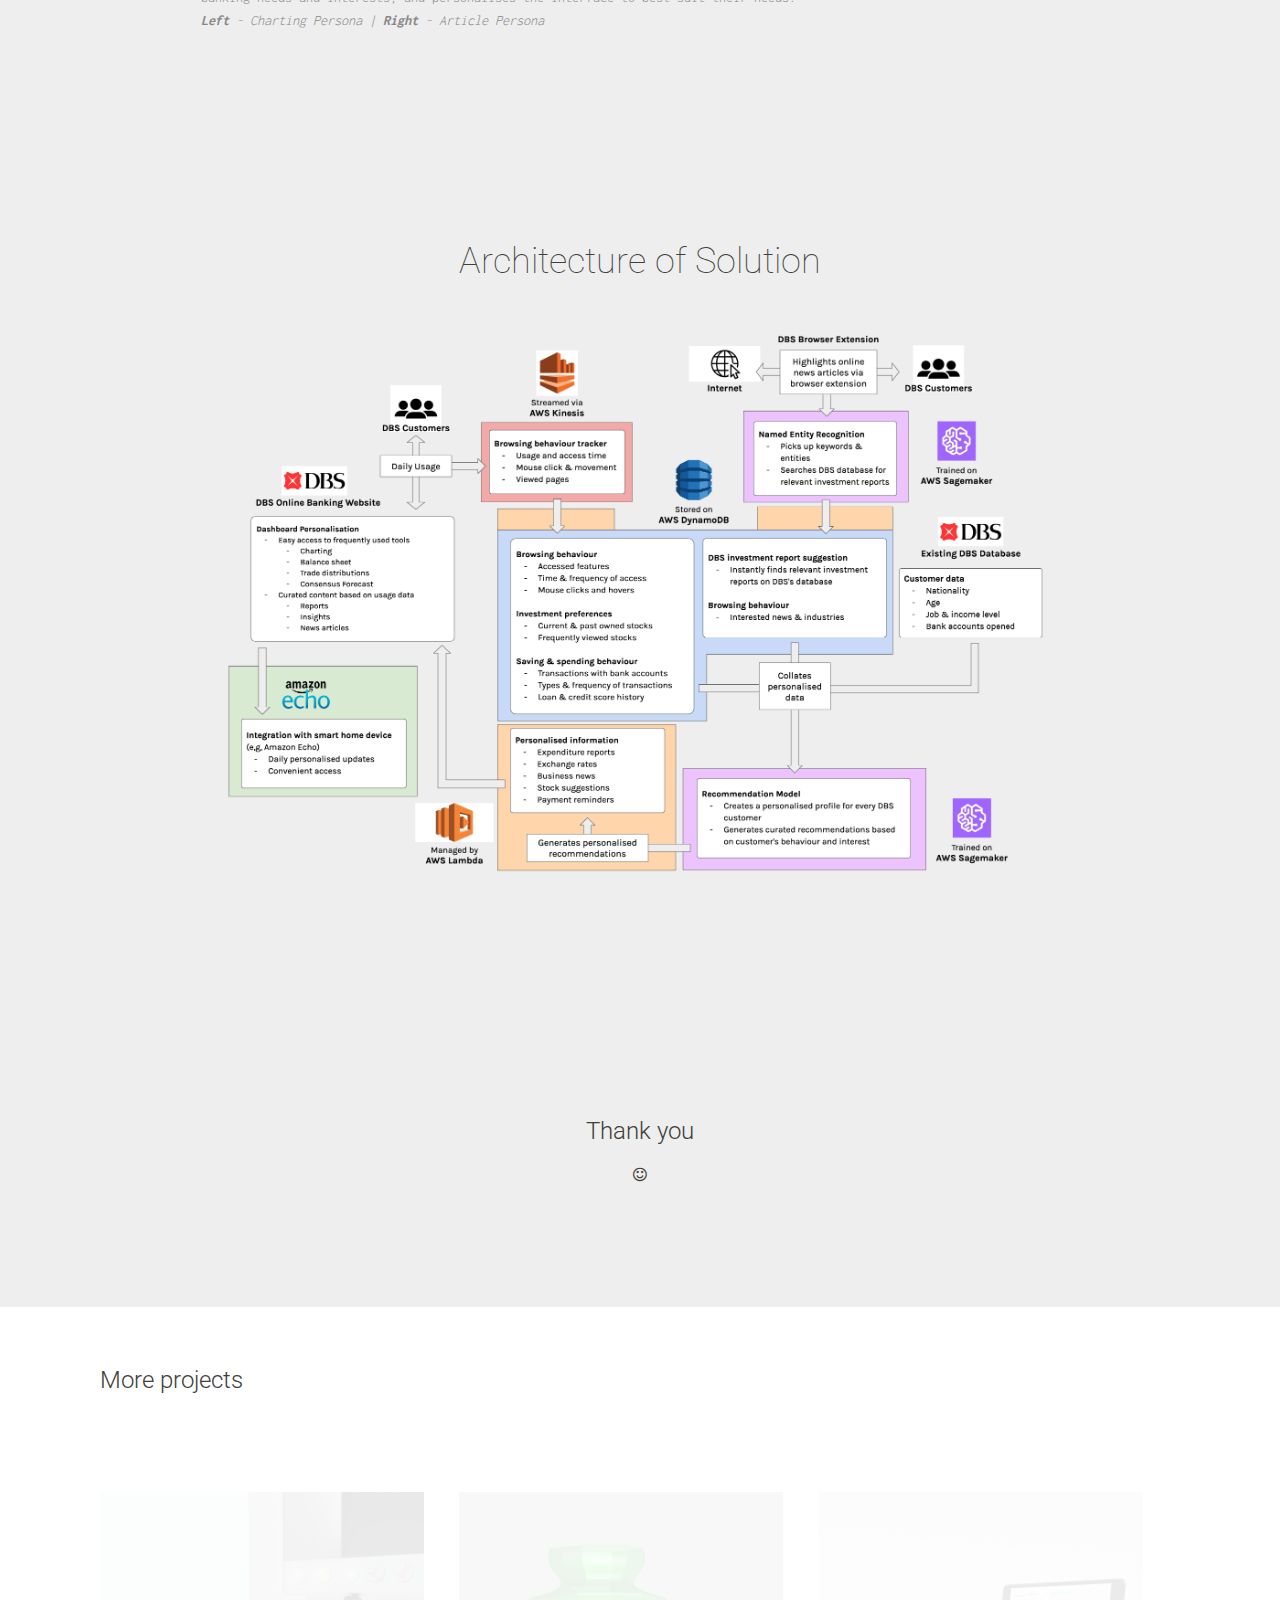
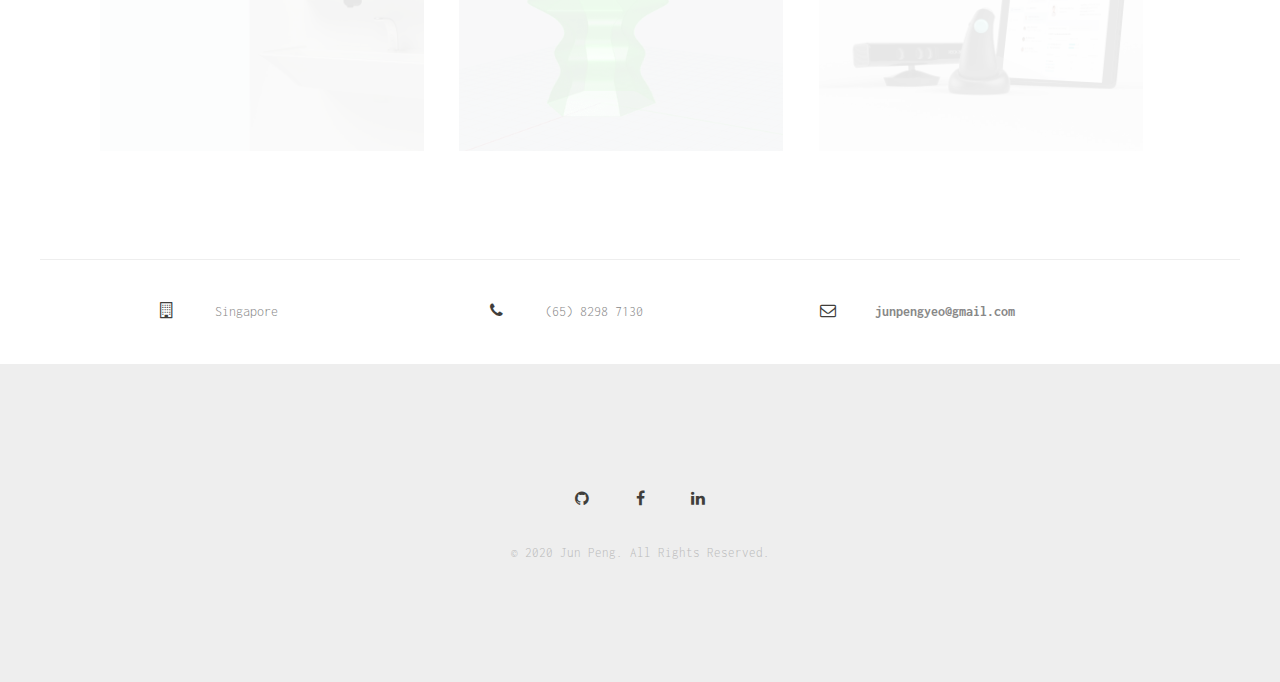
==== commit 95673243: "aws update" ====
--- a/aws.html
+++ b/aws.html
@@ -28,7 +28,7 @@
         <ul class='slides'>
           <li class='slide'>
             <section class='jumbotron'>
-              <div class='bg' style='background-image:url(images/projects/dbs/MacBook-Pro-16.jpg)'></div>
+              <div class='bg' style='background-image:url(images/projects/dbs/awshero.jpg)'></div>
               <section>
                 <div class='row'>
                   <div class='col-md-12 text-center'>
@@ -45,12 +45,11 @@
         <div class='block'>
           <div class='row'>
             <div class='col-md-6'>
-              <img src="images/projects/dbs/dbs.png" style="width:40%">
-              <hr>
+              <h4>AWS ASEAN Build On Hackathon</h4>
               <p>A personalised banking experience for users, consisting of 2 main features:
                 <ol class="pstyle">
+                <li><b>Personal DBS Assistant Browser Extension:</b> Accessible to the user at any point throughout their banking journey online that aims to enhance both users personal savings and investment knowledge.</li>
                 <li><b>Dynamic DBS Online Banking Dashboard</b>: Predicts user's specific banking needs and interests, and personalises the interface to best suit their needs based on user behaviour interactions when using the dashboard and web browser.</li>
-                <li><b>Personal DBS Assistant Browser Extension:</b> Accessible to the user at any point throughout their banking journey online that aims to enhance both users personal savings and investment knowledge.</li>
                 </ol>
               </p>
             </div>
@@ -64,19 +63,19 @@
               <h4>Role</h4>
               <p>Designer, Front-end Developer</p>
             </div>
-          </div>
-          <div style="padding-bottom: 1rem;">
-            <div class='col-md-1 col-md-offset-8'>
-              <img src="images/projects/sia/ae.jpg" style="width:100%">
-            </div>
-            <div class='col-md-1'>
-              <img src="images/projects/sia/pr.jpg" style="width:100%">
-            </div>
-            <div class='col-md-1'>
-              <img src="images/projects/sia/ai.png" style="width:100%">
-            </div>
-            <div class='col-md-1'>
-              <img src="images/projects/sia/figma.png" style="width:100%">
+            <div style="padding-bottom: 1rem;">
+              <div class='col-md-1 col-md-offset-8'>
+                <img src="images/projects/dbs/dynamodb.png" style="width:100%">
+              </div>
+              <div class='col-md-1'>
+                <img src="images/projects/dbs/kinesis.png" style="width:100%">
+              </div>
+              <div class='col-md-1'>
+                <img src="images/projects/dbs/sagemaker.png" style="width:100%">
+              </div>
+              <div class='col-md-1'>
+                <img src="images/projects/sia/figma.png" style="width:100%">
+              </div>
             </div>
           </div>
         </div>
@@ -93,6 +92,24 @@
             </div>
           </div>
 
+          <div class='row '>
+            <div class='col-md-12'>
+              <div class='title-block'>
+                <h3>Identified Problems</h3>
+              </div>
+              <div class="row">
+                <div class='col-md-4 col-md-offset-1 text-center'>
+                  <i class='icon fa fa-user title-block' style="font-size:64px"></i>
+                <h3 style="font-size: 15pt">Lack of A Personalised Targeted Investment Experience Specific to User’s Usage Behaviour And Investment Needs</h3>
+                </div>
+                <div class='col-md-4 col-md-offset-2 text-center'>
+                  <i class='icon fa fa-compass title-block' style="font-size:64px;"></i>
+                <h3 style="font-size: 15pt">Lack of DBS’s Continued Guiding Presence in User’s Financial Journey</h3>
+                </div>  
+              </div>  
+            </div>
+          </div>
+
           <div class='row content'>
             <div class='col-md-12'>
               <h3>Introducing DBS Concierge</h3>
@@ -102,46 +119,71 @@
             </div>
           </div>
 
-          <!-- <div class='row'>
-            <div class='col-md-5'>
-              <div class='block'>
-                <h3>Value Propositions</h3>
-                <p>1. Removes the need for manual order taking by memory</p>
-                <p>2. Collates similar orders for exonomy of movement during service delivery</p>
-                <p>3. Incorporates data when generating real-tim service prompts to maximuse customer touchpoints at suitable timings</p>
-                <p>4. Recognises peak periods and uses behavioural prompts to spread out customer requests over non-peak periods</p> 
-              </div>
-            </div>
-            <div class='col-md-7 block'>
-              <div>
-                <div>
-                  <button onclick="plusDivs(-1)"style="border:0">&#10094;</button>
-                  <button onclick="plusDivs(1)" style="border:0">&#10095;</button>
-                </div>
-                <img class="mySlides" src="images/projects/sia/QR scan1.png" style="width:100%">
-                <img class="mySlides" src="images/projects/sia/QR Scan2.jpg" style="width:100%">
-              </div>
-              <script>
-                var slideIndex = 1;
-                showDivs(slideIndex);
-                
-                function plusDivs(n) {
-                  showDivs(slideIndex += n);
-                }
-                
-                function showDivs(n) {
-                  var i;
-                  var x = document.getElementsByClassName("mySlides");
-                  if (n > x.length) {slideIndex = 1}
-                  if (n < 1) {slideIndex = x.length}
-                  for (i = 0; i < x.length; i++) {
-                    x[i].style.display = "none";  
-                  }
-                  x[slideIndex-1].style.display = "block";  
-                }
-                </script>            
-            </div>
-          </div> -->
+          <div class="text-center">
+            <h1>Solution</h1>
+          </div>
+
+          <div class='row block'>
+            <div class='col-md-7'>
+              <div>
+                <img src="images/projects/dbs/5.gif" style="width:100%">
+              </div>      
+            </div>
+            <div class='col-md-4 col-md-offset-1'>
+              <div>
+                <h3>1. DBS Personal Browser Extension</h3>
+              </div>
+              <div>
+                <p>At any online site or news article, a simple click of DBS browser extension recommends related insights, DBS analysis and provides relevant investment perspective on a news article.</p>
+              </div>
+            </div>
+          </div>
+
+          <div class='row'>
+            <div class='col-md-12'>
+              <div class="row block">
+                <div class='col-md-4 text-center'>
+                  <img src="images/projects/dbs/overview1.png" style="width:70%;">
+                  <h3 style="font-size: 15pt">Overview</h3>
+                  <p>quick access to useful target stock information and share prices</p>
+                </div>
+                <div class='col-md-4 text-center'>
+                  <img src="images/projects/dbs/analysis2.png" style="width:70%">
+                  <h3 style="font-size: 15pt">Analysis</h3>
+                  <p>latest DBS reports and insights related to the target stock</p>
+                </div>  
+                <div class='col-md-4 text-center'>
+                  <img src="images/projects/dbs/related3.png" style="width:70%">
+                  <h3 style="font-size: 15pt">Related</h3>
+                  <p>list of similar stocks to target stock</p>
+                </div>
+              </div>  
+          </div>
+
+          <div class='row block'>
+            <div class='col-md-10  col-md-offset-1'>
+              <div>
+                <h3>2. Dynamic DBS Online Banking Dashboard</h3>
+              </div>
+              <div>
+                <img src="images/projects/dbs/iMac.jpg" style="width:100%">
+              </div>      
+              <p>Based on user behaviour and interactions with the bank services and browser extension, the dashboard predicts user's specific banking needs and interests, and personalises the interface to best suit their needs. <br><i><b>Left</b> - Charting Persona | <b>Right</b> - Article Persona</i></p>
+            </div>
+          </div>
+
+          
+          <div class='row block'>
+            <div class='col-md-10  col-md-offset-1'>
+              <div class="text-center">
+                <h1>Architecture of Solution</h1>
+              </div>
+              <div>
+                <img src="images/projects/dbs/Tech-Diagrams.png" style="width:100%">
+              </div>      
+            </div>
+          </div>
+
           <div class='block text-center'>
             <h3>Thank you</h3>
             <div class='fa fa-smile-o'></div>
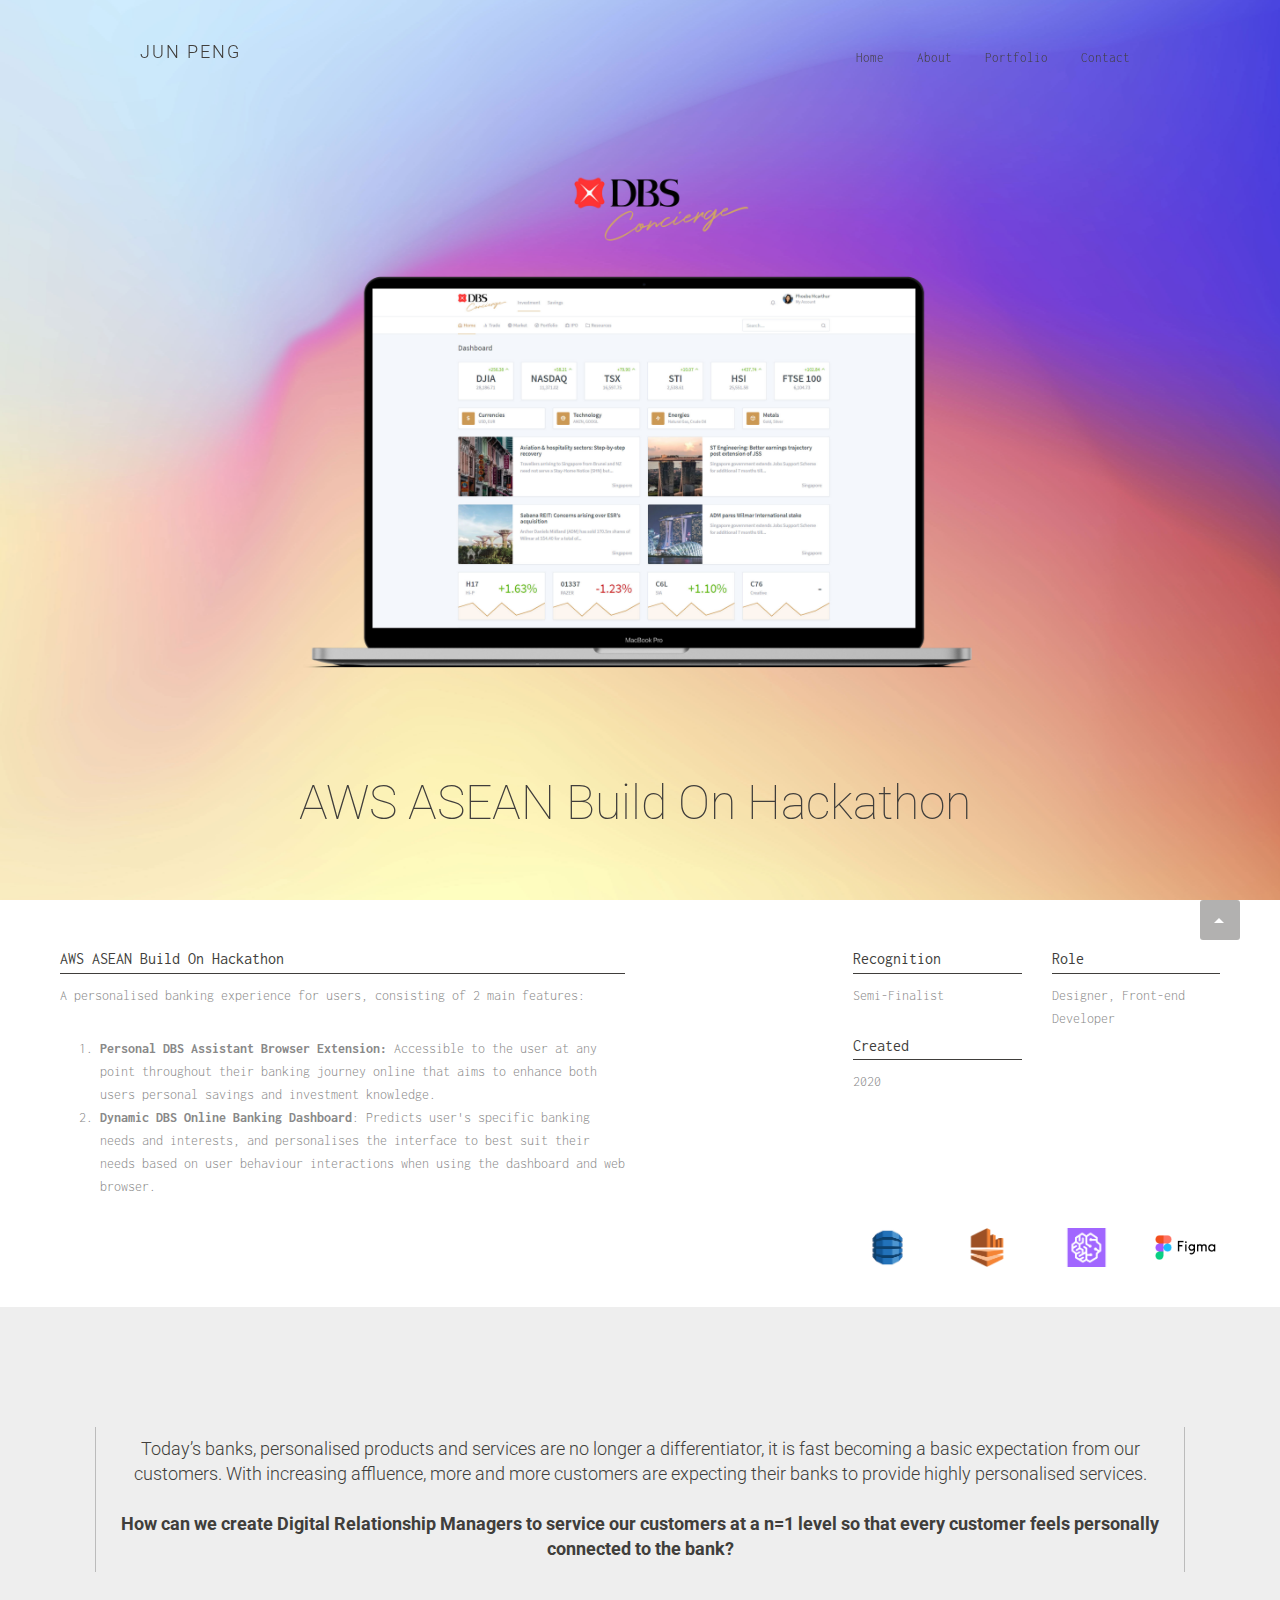
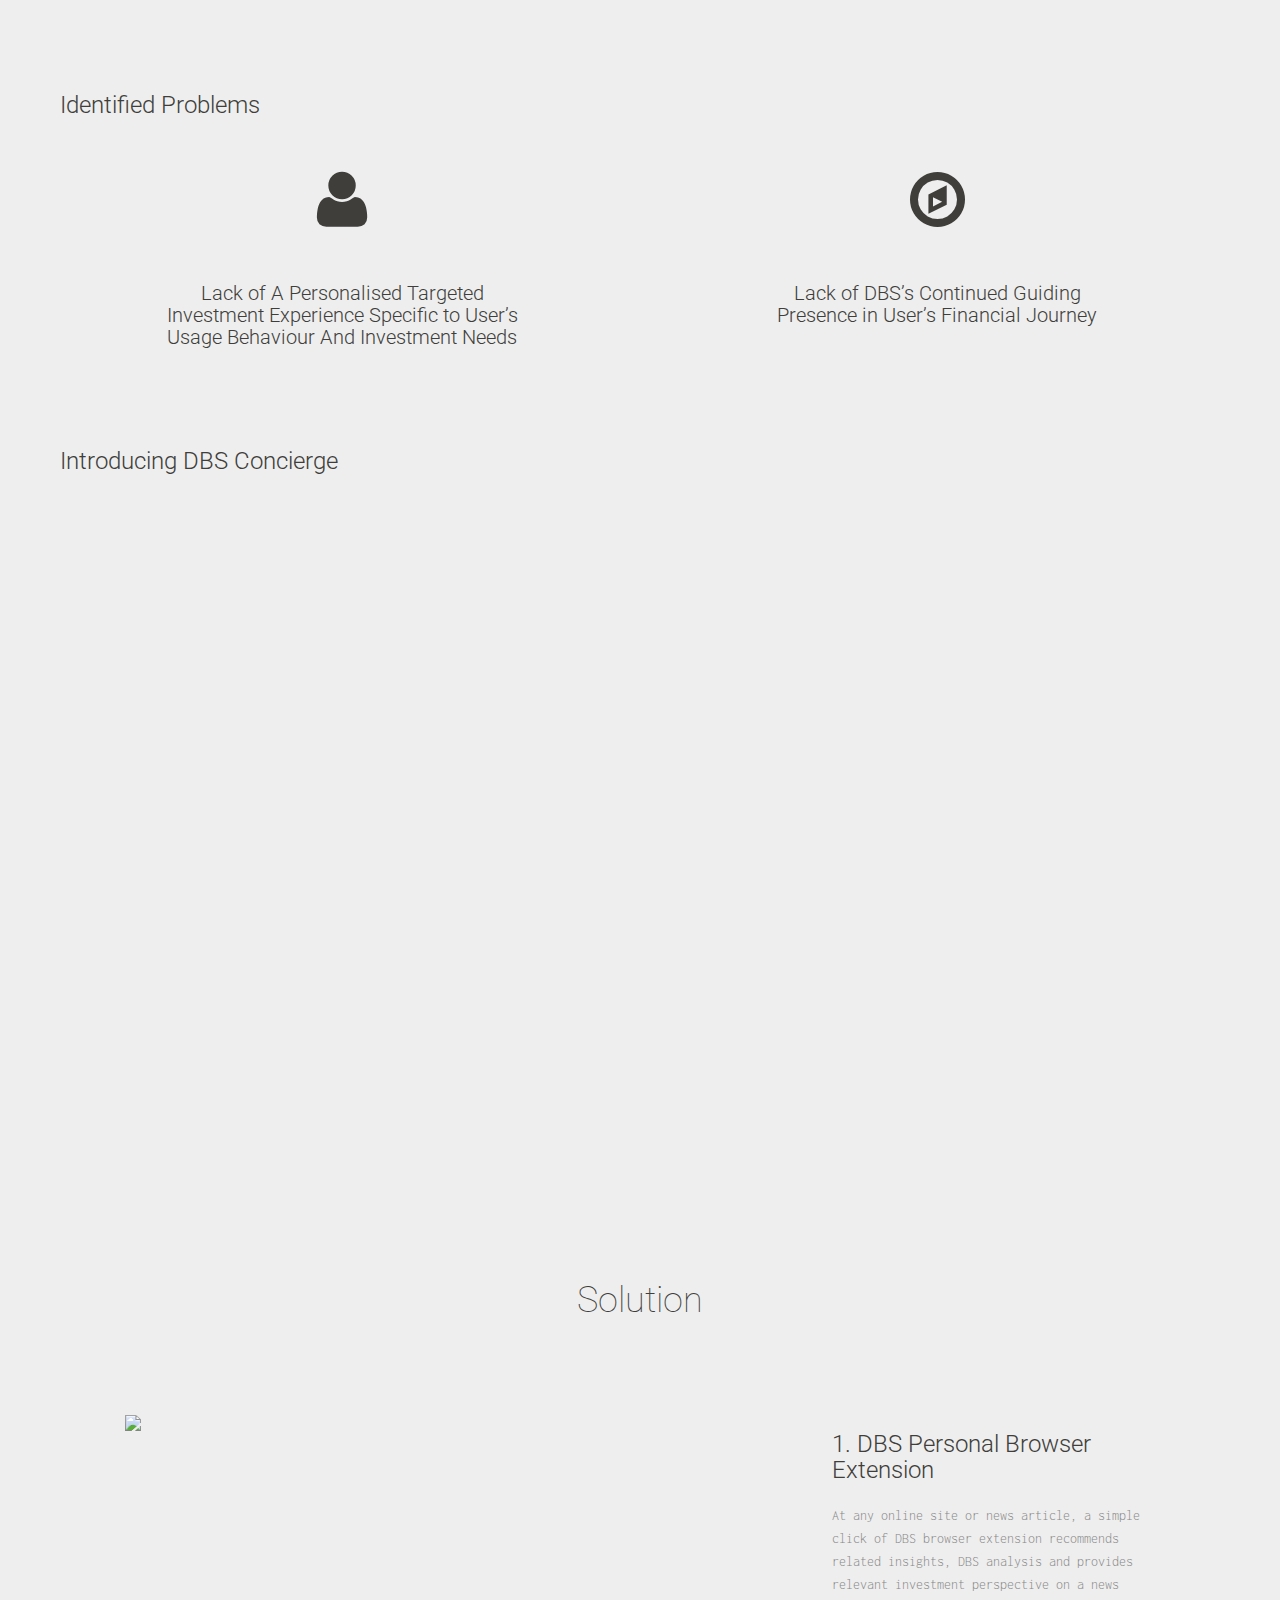
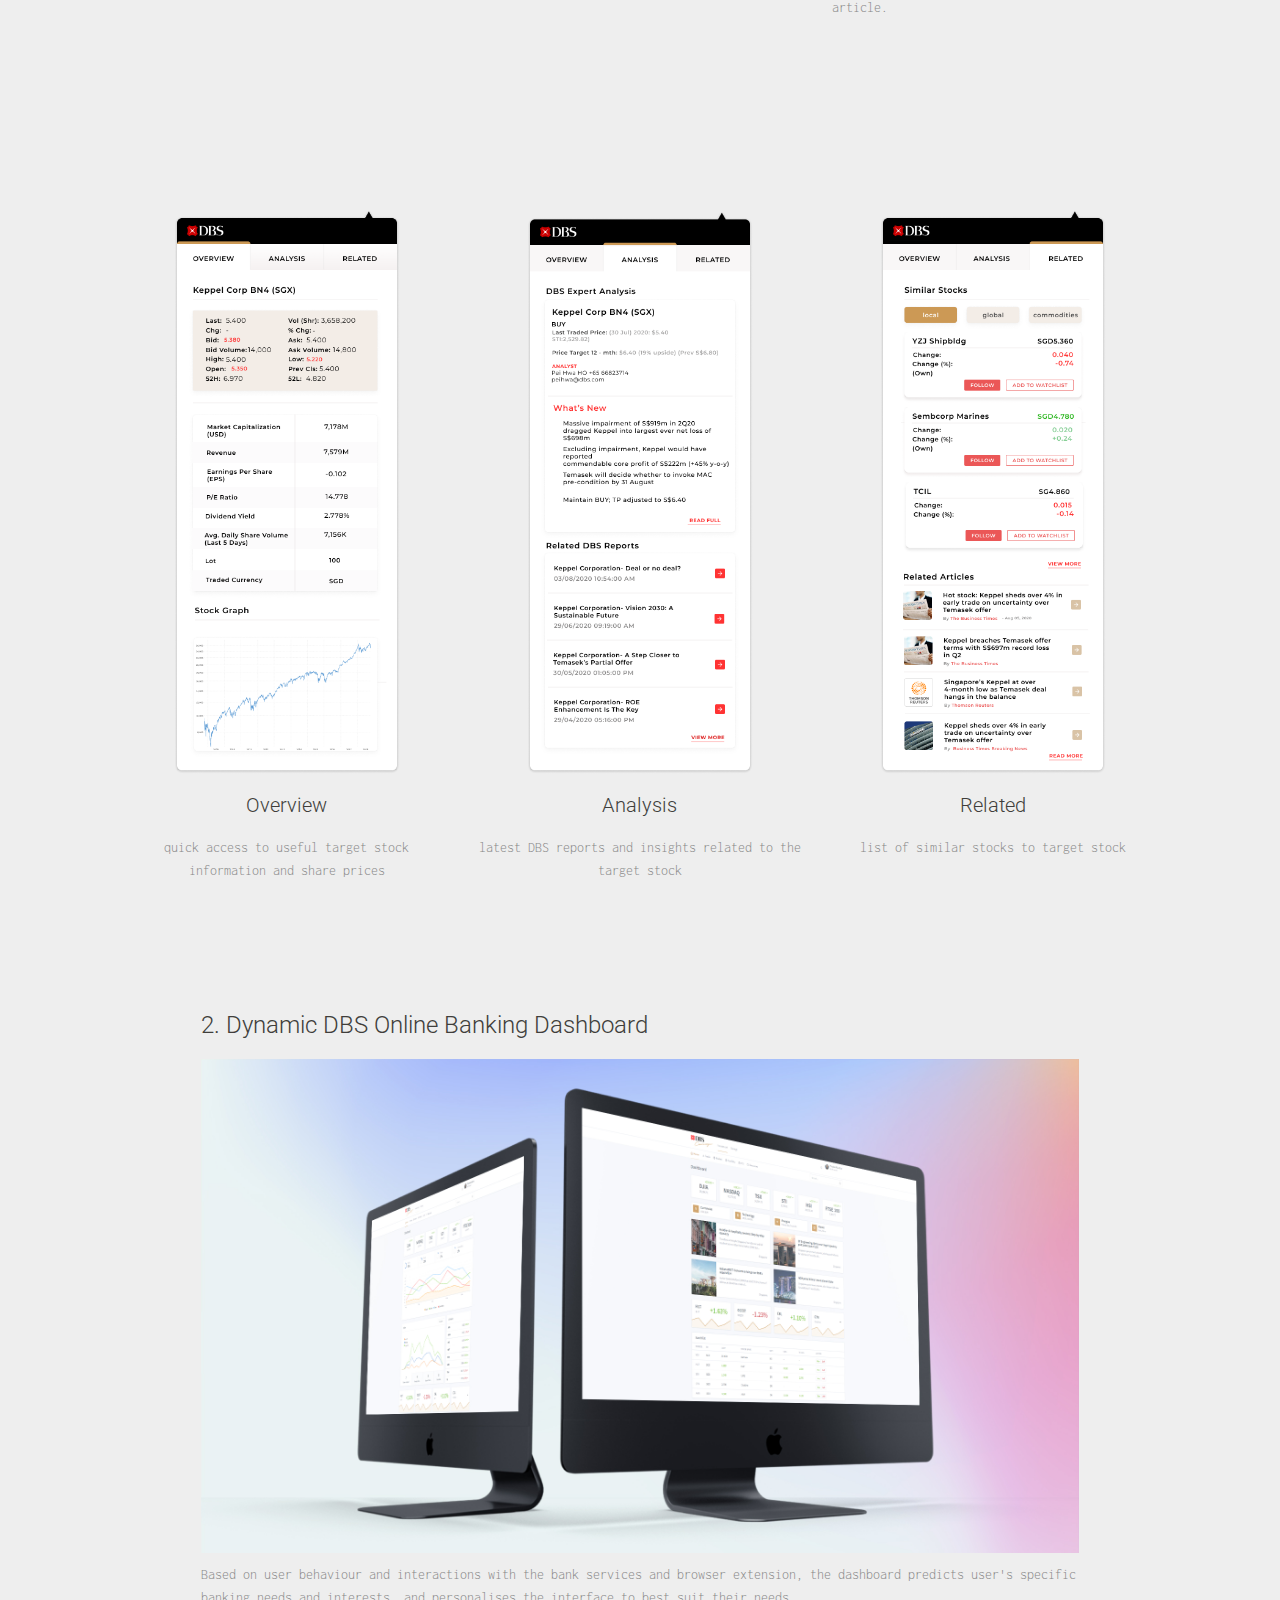
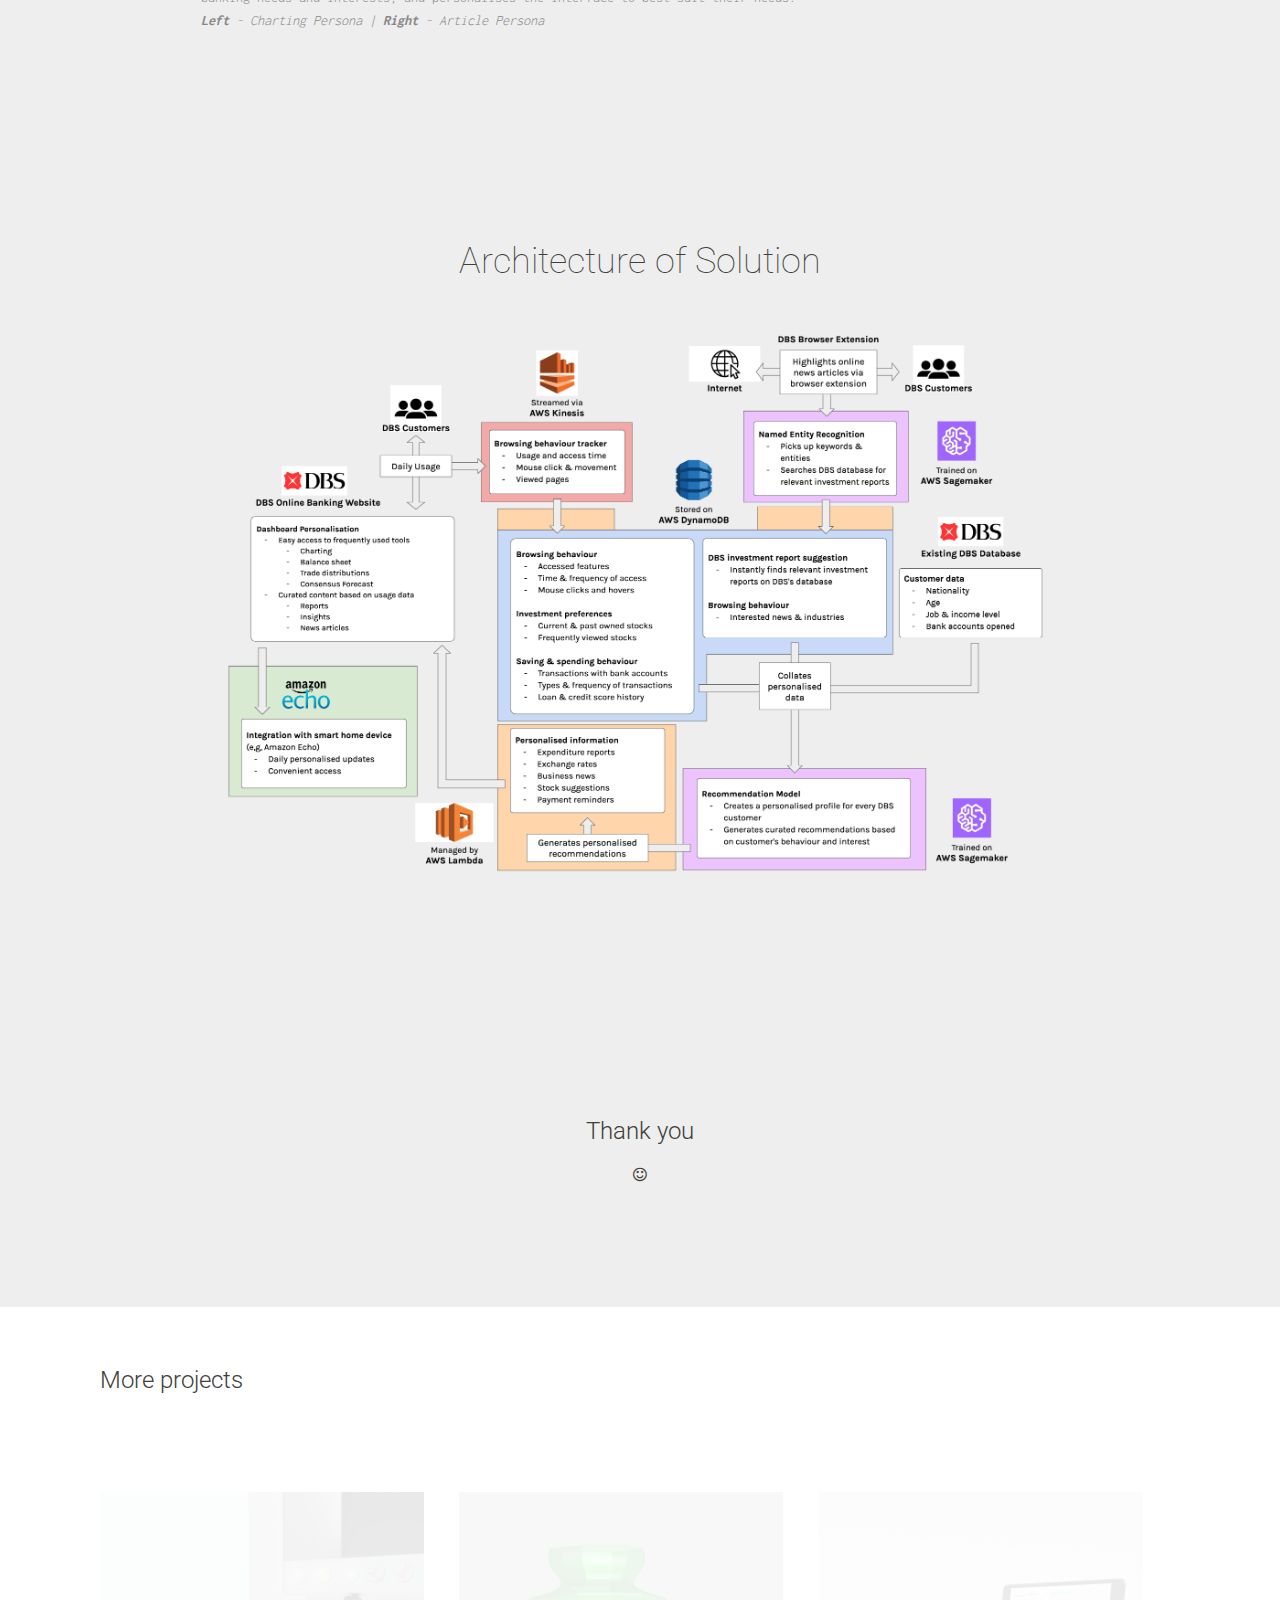
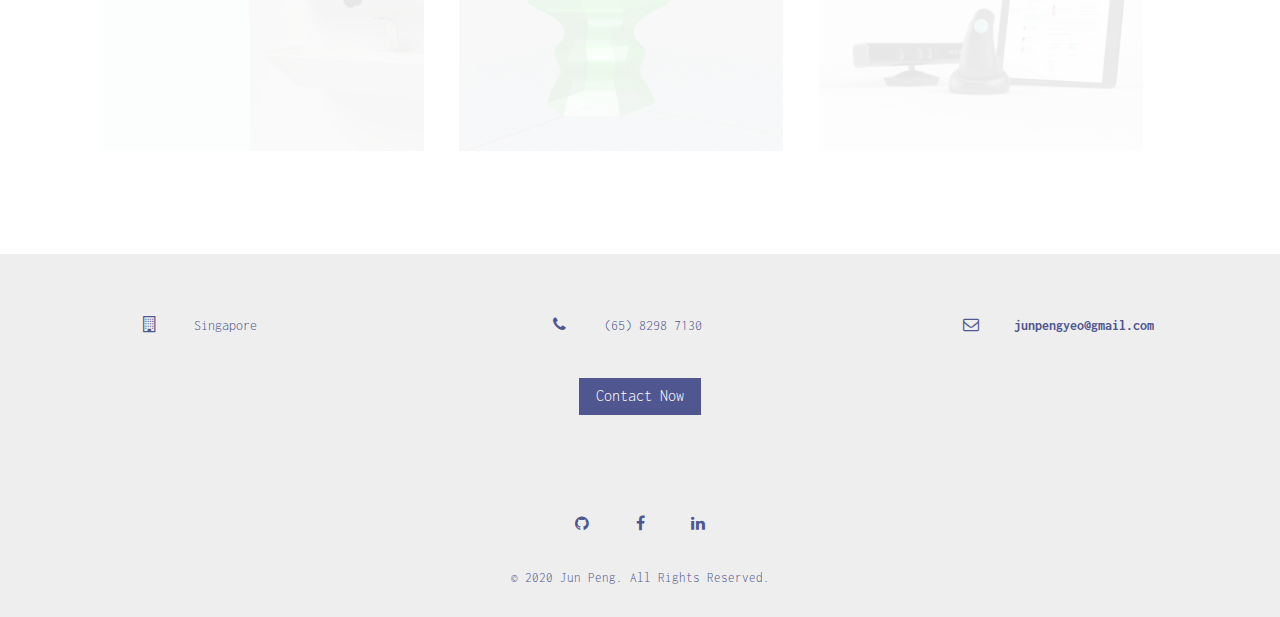
==== commit 1767a8b5: "aesthetic changes" ====
--- a/aws.html
+++ b/aws.html
@@ -240,53 +240,7 @@
           </li>
         </ul>
       </section>
-      <section class='contact top-line mobile-center' id='contact'>
-        <div class='block'>
-          <div class='row'>
-            <div class='col-md-4'>
-              <div class='row'>
-                <div class='col-md-2'>
-                  <div class='fa fa-building-o'></div>
-                </div>
-                <div class='col-md-10'>
-                  <p>Singapore</p>
-                </div>
-              </div>
-            </div>
-            <div class='col-md-4'>
-              <div class='row'>
-                <div class='col-md-2'>
-                  <div class='fa fa-phone'></div>
-                </div>
-                <div class='col-md-10'>
-                  <p>(65) 8298 7130</p>
-                </div>
-              </div>
-            </div>
-            <div class='col-md-4'>
-              <div class='row'>
-                <div class='col-md-2'>
-                  <div class='fa fa-envelope-o'></div>
-                </div>
-                <div class='col-md-10'>
-                  <p>junpeng@gmail.com</p>
-                </div>
-              </div>
-            </div>
-          </div>
-        </div>
-      </section>
-      <footer>
-        <section class='text-center'>
-          <div class='social'>
-            <a class='icon fa fa-github' href='https://github.com/junpengyeo/'></a>
-            <a class='icon fa fa-facebook' href='https://www.facebook.com/yjpeng/'></a>
-            <a class='icon fa fa-linkedin' href='https://www.linkedin.com/in/junpengyeo/'></a>
-          </div>
-          <div class='copy'>
-            &copy; 2020 Jun Peng. All Rights Reserved.
-          </div>
-        </section>
+      <footer id="contact">
       </footer>
     </div>
     <script src="javascripts/jquery.min.js" type="text/javascript"></script>
--- a/stylesheets/style.css
+++ b/stylesheets/style.css
@@ -522,7 +522,7 @@
         #navigation li:hover ul li {
           padding: 0; }
           #navigation li:hover ul li:hover {
-            background: #403E3B; }
+            background: #505690; }
   @media screen and (max-width: 767px) {
     #navigation {
       padding: 5px 0;
@@ -761,14 +761,20 @@
     padding: 0 !important; }
 
 .contact p {
-  margin: 0 0 6px; }
+  margin: 0 0 6px;
+  color: #505690; }
+
+.contact p a {
+  color: #505690;
+}
+
 @media screen and (max-width: 992px) {
   .contact .fa {
     margin-top: 20px; } }
 
 footer {
   background: #eee;
-  margin-top: -5px; }
+  margin-top: -5px;}
   footer section {
     padding: 120px 0;
     font-family: "Inconsolata", sans-serif;
@@ -780,7 +786,7 @@
     height: 30px;
     line-height: 30px;
     text-align: center;
-    color: #403E3B;
+    color: #505690;
     cursor: pointer;
     -webkit-transition: color 0.3s cubic-bezier(0.35, 0.085, 0.305, 1.005);
     -moz-transition: color 0.3s cubic-bezier(0.35, 0.085, 0.305, 1.005);
@@ -791,7 +797,7 @@
       color: #bbb; }
   footer .copy {
     margin-top: 30px;
-    color: #bbb;
+    color: #505690;
     font-size: .8em; }
   @media screen and (max-width: 992px) {
     footer section {
@@ -970,7 +976,7 @@
     -webkit-transform: scale(0.95, 0.95);
     -moz-transform: scale(0.95, 0.95);
     transform: scale(0.95, 0.95);
-    background: #403E3B;
+    background: #6E79A9;
     position: absolute;
     left: 0;
     right: 0;
@@ -998,11 +1004,11 @@
       border-bottom: 1px solid #777;
       padding-bottom: 20px; }
       .inner .caption .titles .title {
-        text-transform: uppercase; }
+        text-transform: uppercase; font-size: larger;}
       .inner .caption .titles .subtitle {
-        font-size: 14px; }
+        font-size: medium; }
       .inner .caption .titles .title, .inner .caption .titles .subtitle {
-        color: #fff; }
+        color: #fff;}
     @media screen and (max-width: 767px) {
       .inner .caption {
         padding: 0 10px; }
@@ -1127,20 +1133,20 @@
     transition: color 0.25s cubic-bezier(0.35, 0.085, 0.305, 1.005); }
   header.affix {
     padding-top: 0;
-    background: #403E3B; }
+    background: #505690; }
     header.affix * {
-      color: #bbb !important; }
+      color: #fff !important; }
     header.affix .brand {
       padding: 15px 0;
       color: #fff !important; }
     header.affix #navigation {
       margin-top: 0; }
       header.affix #navigation li:hover a {
-        color: #403E3B !important; }
+        color: #505690 !important; }
       header.affix #navigation li ul li:hover a {
         color: #fff !important; }
       header.affix #navigation li:hover ul {
-        padding: 19px 20px; }
+        padding: 20px 20px; }
       header.affix #navigation .trigger .bar {
         background: #fff; }
   @media screen and (max-width: 767px) {
@@ -1269,7 +1275,7 @@
   background-color: #4CAF50; /* Green */
   border: none;
   color: white;
-  padding: 10px 10px;
+  padding: 8px 15px;
   text-align: center;
   text-decoration: none;
   display: inline-block;
@@ -1285,7 +1291,27 @@
   border: 2px solid #888888;
 }
 
-.button1:hover {background-color: #888888; color: white;}
+.button1:hover {
+  background-color:#505690; 
+  border: 2px solid #505690;
+  color: white;
+  text-decoration: none;
+}
+
+.button2 {
+  background-color:#505690; 
+  color: white;
+  border: 2px solid #505690;
+  padding: 5px 15px;
+
+}
+
+.button2:hover {
+  background-color:#fff; 
+  border: 2px solid #505690;
+  color: #505690;
+  text-decoration: none;
+}
 
 .pstyle {
   font-size: .9em;
@@ -1293,4 +1319,11 @@
   font-family: "Inconsolata", sans-serif;
   color: #888;
   margin: 10px 0 30px 0; 
-}+}
+
+#contact {
+  padding-bottom: 0px;
+  padding-top: 0px;
+  color: #505690;
+ }
+ 